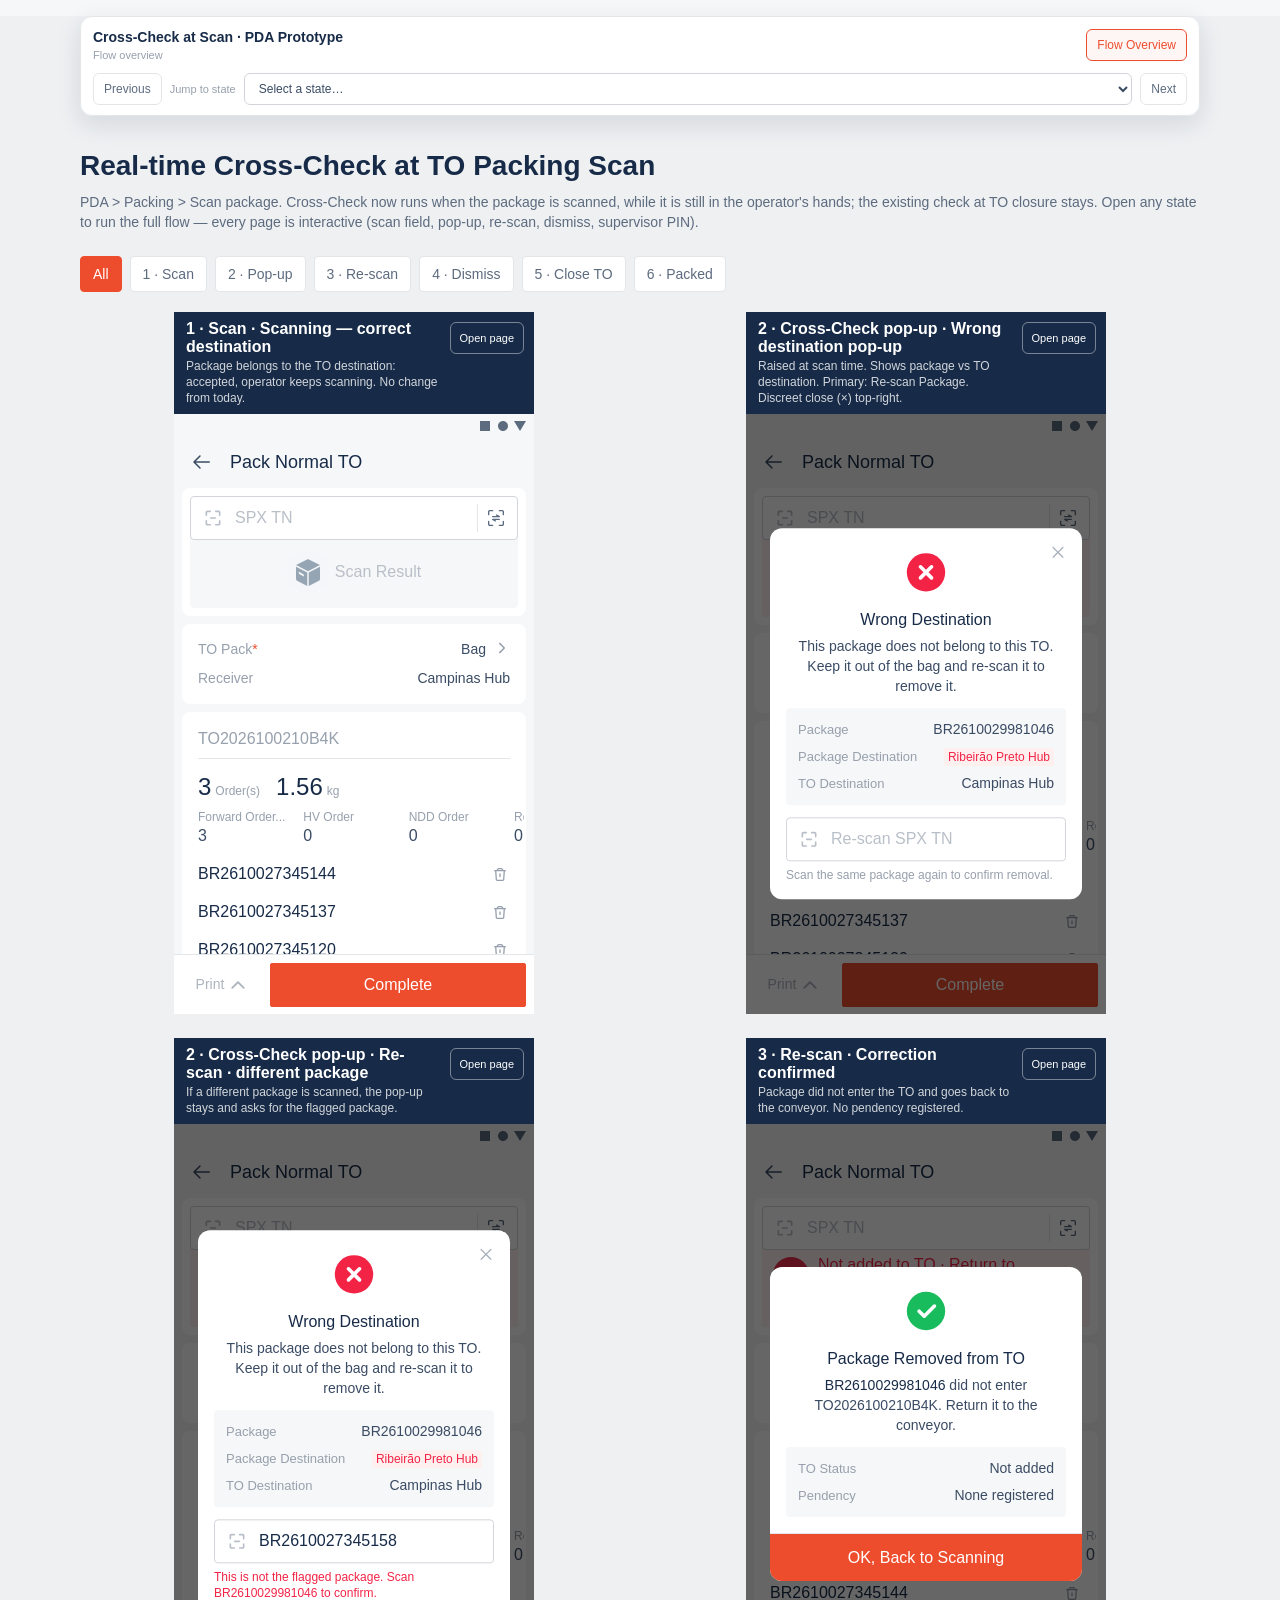
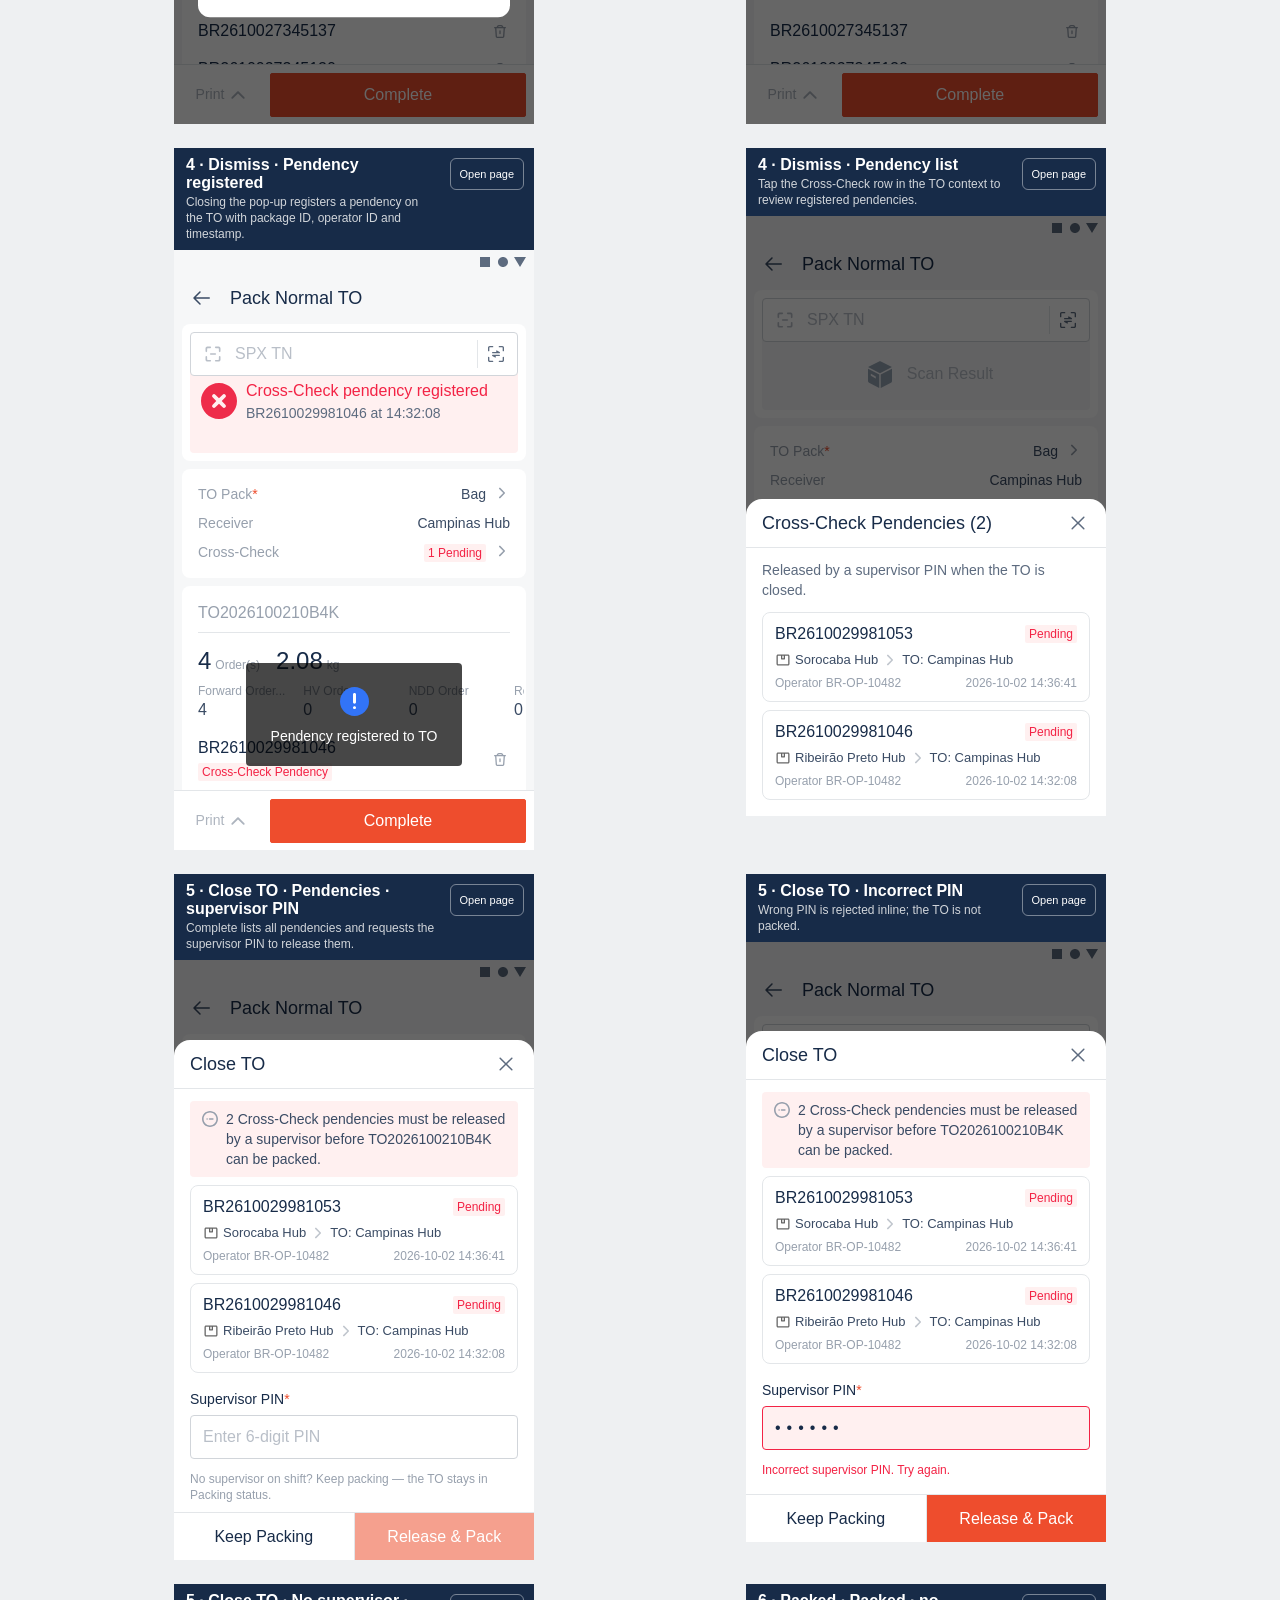
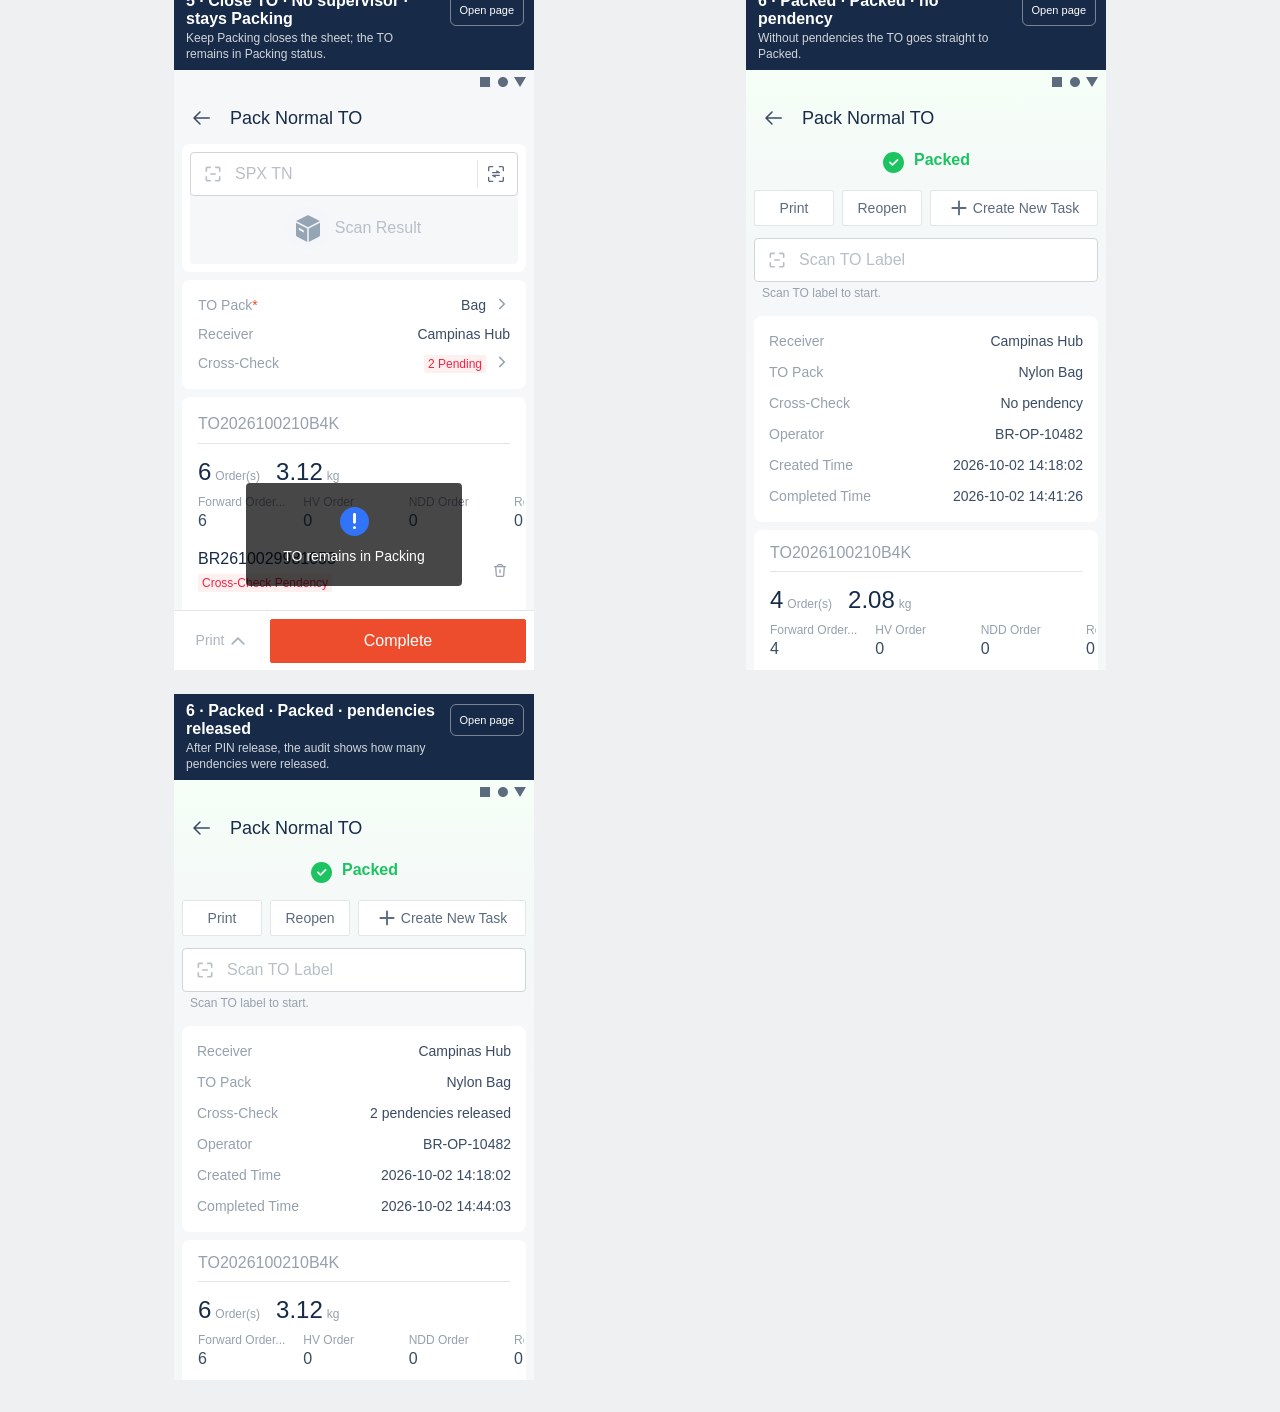
==== index.html @ 43024909 "Cross-Check TO-BE mockups — protótipo interativo + 11 telas" ====
<!doctype html>
<html lang="en">
<head>
  <meta charset="UTF-8">
  <meta name="viewport" content="width=device-width, initial-scale=1">
  <title>Cross-Check at Scan · PDA Prototype</title>
  <link rel="stylesheet" href="assets/ssc-mobile-template.css">
  <link rel="stylesheet" href="assets/spx-pda-preview.css?v=20261002-1">
</head>
<body class="spx-gallery-page">
  <main class="spx-gallery-shell">
    <header class="spx-gallery-header">
      <h1 class="spx-gallery-title">Real-time Cross-Check at TO Packing Scan</h1>
      <p class="spx-gallery-copy">PDA &gt; Packing &gt; Scan package. Cross-Check now runs when the package is scanned, while it is still in the operator's hands; the existing check at TO closure stays. Open any state to run the full flow — every page is interactive (scan field, pop-up, re-scan, dismiss, supervisor PIN).</p>
    </header>
    <nav class="spx-gallery-filter" aria-label="Filter states">
      <button class="ssc-button is-active" data-filter="all">All</button>
      <button class="ssc-button" data-filter="scan">1 · Scan</button>
      <button class="ssc-button" data-filter="popup">2 · Pop-up</button>
      <button class="ssc-button" data-filter="rescan">3 · Re-scan</button>
      <button class="ssc-button" data-filter="dismiss">4 · Dismiss</button>
      <button class="ssc-button" data-filter="close">5 · Close TO</button>
      <button class="ssc-button" data-filter="packed">6 · Packed</button>
    </nav>
    <section class="spx-gallery-grid">
      <article class="spx-gallery-card" data-flow="scan">
        <div class="spx-gallery-label"><strong>1 · Scan · Scanning — correct destination</strong><span>Package belongs to the TO destination: accepted, operator keeps scanning. No change from today.</span></div>
        <iframe class="spx-gallery-frame" src="screens/to-packing-scan.html?embed=1&amp;v=20261002-1" title="Scanning — correct destination" loading="lazy"></iframe>
      </article>
      <article class="spx-gallery-card" data-flow="popup">
        <div class="spx-gallery-label"><strong>2 · Cross-Check pop-up · Wrong destination pop-up</strong><span>Raised at scan time. Shows package vs TO destination. Primary: Re-scan Package. Discreet close (×) top-right.</span></div>
        <iframe class="spx-gallery-frame" src="screens/cross-check-alert.html?embed=1&amp;v=20261002-1" title="Wrong destination pop-up" loading="lazy"></iframe>
      </article>
      <article class="spx-gallery-card" data-flow="popup">
        <div class="spx-gallery-label"><strong>2 · Cross-Check pop-up · Re-scan · different package</strong><span>If a different package is scanned, the pop-up stays and asks for the flagged package.</span></div>
        <iframe class="spx-gallery-frame" src="screens/cross-check-alert-mismatch.html?embed=1&amp;v=20261002-1" title="Re-scan · different package" loading="lazy"></iframe>
      </article>
      <article class="spx-gallery-card" data-flow="rescan">
        <div class="spx-gallery-label"><strong>3 · Re-scan · Correction confirmed</strong><span>Package did not enter the TO and goes back to the conveyor. No pendency registered.</span></div>
        <iframe class="spx-gallery-frame" src="screens/cross-check-removed.html?embed=1&amp;v=20261002-1" title="Correction confirmed" loading="lazy"></iframe>
      </article>
      <article class="spx-gallery-card" data-flow="dismiss">
        <div class="spx-gallery-label"><strong>4 · Dismiss · Pendency registered</strong><span>Closing the pop-up registers a pendency on the TO with package ID, operator ID and timestamp.</span></div>
        <iframe class="spx-gallery-frame" src="screens/pendency-registered.html?embed=1&amp;v=20261002-1" title="Pendency registered" loading="lazy"></iframe>
      </article>
      <article class="spx-gallery-card" data-flow="dismiss">
        <div class="spx-gallery-label"><strong>4 · Dismiss · Pendency list</strong><span>Tap the Cross-Check row in the TO context to review registered pendencies.</span></div>
        <iframe class="spx-gallery-frame" src="screens/pendency-list.html?embed=1&amp;v=20261002-1" title="Pendency list" loading="lazy"></iframe>
      </article>
      <article class="spx-gallery-card" data-flow="close">
        <div class="spx-gallery-label"><strong>5 · Close TO · Pendencies · supervisor PIN</strong><span>Complete lists all pendencies and requests the supervisor PIN to release them.</span></div>
        <iframe class="spx-gallery-frame" src="screens/close-to-pendencies.html?embed=1&amp;v=20261002-1" title="Pendencies · supervisor PIN" loading="lazy"></iframe>
      </article>
      <article class="spx-gallery-card" data-flow="close">
        <div class="spx-gallery-label"><strong>5 · Close TO · Incorrect PIN</strong><span>Wrong PIN is rejected inline; the TO is not packed.</span></div>
        <iframe class="spx-gallery-frame" src="screens/close-to-pin-error.html?embed=1&amp;v=20261002-1" title="Incorrect PIN" loading="lazy"></iframe>
      </article>
      <article class="spx-gallery-card" data-flow="close">
        <div class="spx-gallery-label"><strong>5 · Close TO · No supervisor · stays Packing</strong><span>Keep Packing closes the sheet; the TO remains in Packing status.</span></div>
        <iframe class="spx-gallery-frame" src="screens/close-to-kept-packing.html?embed=1&amp;v=20261002-1" title="No supervisor · stays Packing" loading="lazy"></iframe>
      </article>
      <article class="spx-gallery-card" data-flow="packed">
        <div class="spx-gallery-label"><strong>6 · Packed · Packed · no pendency</strong><span>Without pendencies the TO goes straight to Packed.</span></div>
        <iframe class="spx-gallery-frame" src="screens/to-packed.html?embed=1&amp;v=20261002-1" title="Packed · no pendency" loading="lazy"></iframe>
      </article>
      <article class="spx-gallery-card" data-flow="packed">
        <div class="spx-gallery-label"><strong>6 · Packed · Packed · pendencies released</strong><span>After PIN release, the audit shows how many pendencies were released.</span></div>
        <iframe class="spx-gallery-frame" src="screens/to-packed-released.html?embed=1&amp;v=20261002-1" title="Packed · pendencies released" loading="lazy"></iframe>
      </article>
    </section>
  </main>
  <script src="assets/spx-pda-gallery.js?v=20261002-1"></script>
  <script src="assets/spx-pda-navigation.js?v=20261002-1"></script>
</body>
</html>
---- assets/ssc-mobile-template.css ----
:root {
  font-family: Roboto, Arial, sans-serif;
  color: #172B48;
  background: #F6F7F8;
  letter-spacing: 0;
  --ssc-radius-control: 4px;
  --ssc-radius-button-compact: 2px;
  --ssc-color-switch-on: #19BC5C;
}

* {
  box-sizing: border-box;
}

body {
  margin: 0;
  min-height: 100vh;
  background: #F6F7F8;
  font-family: Roboto, Arial, sans-serif;
}

button {
  font: inherit;
}

.ssc-mobile-screen {
  width: 360px;
  height: 800px;
  min-height: 800px;
  margin: 0 auto;
  background: #F6F7F8;
  color: #172B48;
  display: flex;
  flex-direction: column;
  position: relative;
  overflow: hidden;
}

.ssc-statusbar {
  height: 24px;
  padding: 4px 8px 0;
  display: flex;
  align-items: center;
  justify-content: space-between;
  background: #FFFFFF;
  color: #172B48;
  font-size: 12px;
  line-height: 16px;
}

.ssc-navbar {
  height: 44px;
  padding: 12px 16px;
  display: grid;
  grid-template-columns: 32px 1fr 32px;
  align-items: center;
  background: #FFFFFF;
  box-shadow: inset 0 -0.5px 0 0 #E3E6E9;
}

.ssc-navbar-title {
  font-size: 17px;
  line-height: normal;
  font-weight: 400;
  color: #172B48;
  white-space: nowrap;
  overflow: hidden;
  text-overflow: ellipsis;
}

.ssc-navbar-title.is-middle {
  text-align: center;
}

.ssc-navbar-action {
  width: 24px;
  height: 24px;
  border: 0;
  padding: 0;
  background: transparent;
  color: #3A4B64;
  display: inline-flex;
  align-items: center;
  justify-content: center;
}

.ssc-page-body {
  flex: 1;
  overflow: auto;
}

.ssc-page-body.has-bottom-actions {
  padding-bottom: 56px;
}

.ssc-card {
  background: #FFFFFF;
  border-radius: 8px;
  padding: 16px;
}

.ssc-stack {
  display: flex;
  flex-direction: column;
  gap: 8px;
}

.ssc-section-title {
  margin: 0;
  color: #172B48;
  font-size: 16px;
  line-height: 24px;
  font-weight: 500;
}

.ssc-list-cell {
  min-height: 19px;
  display: flex;
  align-items: flex-start;
  justify-content: space-between;
  gap: 8px;
  color: #172B48;
  font-size: 14px;
  line-height: 19px;
}

.ssc-list-cell + .ssc-list-cell {
  margin-top: 16px;
}

.ssc-list-label {
  color: #5D6B7F;
  flex: 0 0 120px;
  min-width: 0;
  overflow: hidden;
  text-overflow: ellipsis;
  white-space: nowrap;
}

.ssc-list-value {
  color: #172B48;
  text-align: right;
  flex: 1;
  min-width: 0;
  overflow: hidden;
  text-overflow: ellipsis;
  white-space: nowrap;
}

.ssc-list-value.is-left {
  text-align: left;
}

.ssc-list-value.is-primary {
  color: #EE4D2D;
  font-weight: 500;
}

.ssc-list-value .ssc-label {
  max-width: 100%;
}

.ssc-label {
  display: inline-flex;
  align-items: center;
  justify-content: center;
  max-width: 100%;
  height: 18px;
  padding: 2px 4px;
  border-radius: 2px;
  font-size: 12px;
  line-height: 16px;
  font-weight: 500;
  vertical-align: middle;
  white-space: nowrap;
}

.ssc-label.is-info {
  color: #3274F7;
  background: #F0F7FF;
}

.ssc-label.is-warning {
  color: #FF9900;
  background: #FFF8DB;
}

.ssc-label.is-success {
  color: #19BC5C;
  background: #EBFCEF;
}

.ssc-label.is-error {
  color: #F32345;
  background: #FFF0F0;
}

.ssc-label.is-primary-soft {
  color: #EE4D2D;
  background: #FEF6F5;
}

.ssc-button {
  height: 44px;
  min-width: 88px;
  border-radius: var(--ssc-radius-control);
  padding: 10px 16px;
  border: 1px solid #EE4D2D;
  background: #FFFFFF;
  color: #EE4D2D;
  font-size: 16px;
  line-height: 24px;
  display: inline-flex;
  align-items: center;
  justify-content: center;
  gap: 4px;
}

.ssc-button.is-primary {
  background: #EE4D2D;
  color: #FFFFFF;
}

.ssc-button.is-small-neutral {
  height: 28px;
  min-width: 52px;
  padding: 6px 8px;
  border-color: #E3E6E9;
  color: #5D6B7F;
  background: #FFFFFF;
  font-size: 12px;
  line-height: 16px;
}

.ssc-bottom-action-bar {
  background: #FFFFFF;
  box-shadow: 0 0 3px rgba(0, 0, 0, 0.09);
  padding: 8px;
  display: flex;
  gap: 8px;
}

.ssc-bottom-action-bar .ssc-button {
  flex: 1;
}

.ssc-icon {
  width: 16px;
  height: 16px;
  display: inline-flex;
  align-items: center;
  justify-content: center;
  flex: 0 0 16px;
  color: #5D6B7F;
  background-color: transparent;
  background-position: center;
  background-repeat: no-repeat;
  background-size: contain;
}

.ssc-icon[data-icon="IconBack"] {
  --ssc-icon-url: url("./icons/back-chevron.svg");
}

.ssc-icon[data-icon="IconScanOutline"] {
  --ssc-icon-url: url("./icons/scan-outline.svg");
}

.ssc-icon[data-icon="IconSearchOutline"] {
  --ssc-icon-url: url("./icons/search-outline.svg");
}

.ssc-icon[data-icon="IconFilterOutline"] {
  --ssc-icon-url: url("./icons/filter-outline.svg");
}

.ssc-icon[data-icon="IconCopyOutline"] {
  --ssc-icon-url: url("./icons/copy-outline.svg");
}

.ssc-icon[data-icon="IconArrowRightOutline"] {
  --ssc-icon-url: url("./icons/arrow-right-outline.svg");
}

.ssc-icon[data-icon="IconArrowRightFormOutline"] {
  --ssc-icon-url: url("./icons/arrow-right-form-outline.svg");
}

.ssc-icon[data-icon="IconRouteArrowFilled"] {
  --ssc-icon-url: url("./icons/route-arrow-filled.svg");
}

.ssc-icon[data-icon="IconNextStepFilled"] {
  --ssc-icon-url: url("./icons/next-step-filled.svg");
}

.ssc-icon[data-icon="IconPrintOutline"] {
  --ssc-icon-url: url("./icons/print-outline.svg");
}

.ssc-icon[data-icon="IconContactOutline"] {
  --ssc-icon-url: url("./icons/contact-outline.svg");
}

.ssc-icon[data-icon="IconWalletOutline"] {
  --ssc-icon-url: url("./icons/wallet-outline.svg");
}

.ssc-icon[data-icon="IconHomeOutline"] {
  --ssc-icon-url: url("./icons/home-outline.svg");
}

.ssc-icon[data-icon="IconParcelOutline"] {
  --ssc-icon-url: url("./icons/parcel-outline.svg");
}

.ssc-icon[data-icon="IconMeOutline"] {
  --ssc-icon-url: url("./icons/me-outline.svg");
}

.ssc-icon[data-icon="IconMoreOutline"] {
  --ssc-icon-url: url("./icons/more-outline.svg");
}

.ssc-icon[data-icon="IconMoreHorizontal"] {
  --ssc-icon-url: url("./icons/more-horizontal.svg");
}

.ssc-icon[data-icon="IconQuestionOutline"] {
  --ssc-icon-url: url("./icons/question-outline.svg");
}

.ssc-icon[data-icon="IconLinkOutline"] {
  --ssc-icon-url: url("./icons/link-outline.svg");
}

.ssc-icon[data-icon="IconEditOutline"] {
  --ssc-icon-url: url("./icons/edit-outline.svg");
}

.ssc-icon[data-icon="IconClaimsColored"] {
  background-image: url("./icons/claims-colored.svg");
}

.ssc-icon[data-icon="IconReturnRequestOutline"] {
  --ssc-icon-url: url("./icons/return-request-outline.svg");
}

.ssc-icon[data-icon="IconPhoneFilled"] {
  --ssc-icon-url: url("./icons/phone-filled.svg");
}

.ssc-icon[data-icon="IconOrderOutline"] {
  --ssc-icon-url: url("./icons/order-outline.svg");
}

.ssc-icon[data-icon="IconSellerPickupOutline"] {
  --ssc-icon-url: url("./icons/seller-pickup-outline.svg");
}

.ssc-icon[data-icon="IconTocoOutline"] {
  --ssc-icon-url: url("./icons/toco-outline.svg");
}

.ssc-icon[data-icon="IconServiceTypeOutline"] {
  --ssc-icon-url: url("./icons/service-type-outline.svg");
}

.ssc-icon[data-icon="IconMotoOutline"] {
  --ssc-icon-url: url("./icons/moto-outline.svg");
}

.ssc-icon[data-icon="IconOrderCompletedOutline"] {
  --ssc-icon-url: url("./icons/order-completed-outline.svg");
}

.ssc-icon[data-icon="IconSuccessColored"] {
  background-image: url("./icons/success-colored.svg");
}

.ssc-icon[data-icon="IconFailedColored"] {
  background-image: url("./icons/failed-colored.svg");
}

.ssc-icon[data-icon="IconProcessingColored"] {
  background-image: url("./icons/processing-colored.svg");
}

.ssc-icon[data-icon="IconSenderOutline"] {
  --ssc-icon-url: url("./icons/sender-outline-16.svg");
}

.ssc-icon[data-icon="IconReceiverOutline"] {
  --ssc-icon-url: url("./icons/receiver-outline-16.svg");
}

.ssc-icon[data-icon="IconAddressBookOutline"] {
  --ssc-icon-url: url("./icons/address-book-outline.svg");
}

.ssc-icon[data-icon="IconAddressOutline"] {
  --ssc-icon-url: url("./icons/address-outline.svg");
}

.ssc-icon[data-icon="IconRequestOutline"] {
  --ssc-icon-url: url("./icons/request-outline.svg");
}

.ssc-icon[data-icon="IconArrowDownOutline"] {
  --ssc-icon-url: url("./icons/arrow-down-outline.svg");
}

.ssc-icon[data-icon="IconVoucherOutline"] {
  --ssc-icon-url: url("./icons/voucher-outline.svg");
}

.ssc-icon[data-icon="IconSpxCoinColored"] {
  background-image: url("./icons/spx-coin-colored.svg");
}

.ssc-icon[data-icon="IconInfoOutline12"] {
  --ssc-icon-url: url("./icons/info-outline-12.svg");
}

.ssc-icon[data-icon="IconCloseOutline"] {
  --ssc-icon-url: url("./icons/close-outline.svg");
}

.ssc-icon[data-icon="IconCameraOutline"] {
  background-image: url("./icons/camera-outline.svg");
}

.ssc-icon[data-icon="IconSubtractOutline"] {
  --ssc-icon-url: url("./icons/subtract-outline.svg");
}

.ssc-icon[data-icon="IconAddOutline"] {
  --ssc-icon-url: url("./icons/add-outline.svg");
}

.ssc-icon[data-icon="IconValidationOutline"] {
  --ssc-icon-url: url("./icons/validation-outline.svg");
}

.ssc-icon[data-icon="IconRuleOutline"] {
  --ssc-icon-url: url("./icons/rule-outline.svg");
}

.ssc-icon[data-icon="IconArrowDownFilled12"] {
  --ssc-icon-url: url("./icons/arrow-down-filled-12.svg");
}

.ssc-icon[data-icon]:not([data-icon="IconSuccessColored"]):not([data-icon="IconFailedColored"]):not([data-icon="IconProcessingColored"]):not([data-icon="IconClaimsColored"]):not([data-icon="IconSpxCoinColored"]):not([data-icon="IconCameraOutline"]) {
  background-color: currentColor;
  background-image: none;
  -webkit-mask-image: var(--ssc-icon-url);
  mask-image: var(--ssc-icon-url);
  -webkit-mask-position: center;
  mask-position: center;
  -webkit-mask-repeat: no-repeat;
  mask-repeat: no-repeat;
  -webkit-mask-size: contain;
  mask-size: contain;
}

.ssc-tabs {
  height: 40px;
  display: flex;
  align-items: stretch;
  background: #FFFFFF;
  box-shadow: inset 0 -0.5px 0 0 #E3E6E9;
}

.ssc-tab {
  min-width: max-content;
  padding: 10px 12px 9px;
  border: 0;
  background: transparent;
  color: #5D6B7F;
  font-size: 14px;
  line-height: 19px;
  position: relative;
}

.ssc-tab.is-active {
  color: #172B48;
}

.ssc-tab.is-active::after {
  content: "";
  position: absolute;
  left: 12px;
  right: 12px;
  bottom: 0;
  height: 2px;
  background: #EE4D2D;
}

.ssc-search {
  height: 40px;
  border-radius: 20px;
  background: #F6F7F8;
  border: 0;
  padding: 8px 12px;
  display: flex;
  align-items: center;
  gap: 8px;
  color: #97A0AD;
  font-size: 14px;
  line-height: 19px;
}

.ssc-timeline {
  display: flex;
  flex-direction: column;
}

.ssc-timeline-item {
  display: grid;
  grid-template-columns: 16px 1fr;
  gap: 8px;
  padding-bottom: 24px;
}

.ssc-timeline-item:last-child {
  padding-bottom: 0;
}

.ssc-timeline-axis {
  position: relative;
  display: flex;
  justify-content: center;
}

.ssc-timeline-dot {
  width: 8px;
  height: 8px;
  border-radius: 999px;
  background: #97A0AD;
  margin-top: 6px;
}

.ssc-timeline-item.is-active .ssc-timeline-dot {
  background: #3A4B64;
}

.ssc-timeline-axis::after {
  content: "";
  position: absolute;
  top: 18px;
  bottom: -12px;
  width: 0.5px;
  background: #E3E6E9;
}

.ssc-timeline-item:last-child .ssc-timeline-axis::after {
  display: none;
}

.ssc-timeline-title {
  margin: 0;
  font-size: 14px;
  line-height: 20px;
  font-weight: 500;
  color: #3A4B64;
}

.ssc-timeline-desc,
.ssc-timeline-time {
  margin: 4px 0 0;
  font-size: 12px;
  line-height: 16px;
}

.ssc-timeline-desc {
  color: #172B48;
}

.ssc-timeline-time {
  color: #97A0AD;
}

.ssc-local-icon {
  width: 16px;
  height: 16px;
  display: inline-block;
  background-position: center;
  background-repeat: no-repeat;
  background-size: contain;
}
---- assets/spx-pda-preview.css ----
:root {
  --spx-pda-width: 360px;
  --spx-pda-height: 600px;
  --spx-primary: #EE4D2D;
  --spx-text-strong: #172B48;
  --spx-text: #3A4B64;
  --spx-text-secondary: #5D6B7F;
  --spx-text-helper: #97A0AD;
  --spx-border: #E3E6E9;
  --spx-surface: #FFFFFF;
  --spx-page: #F6F7F8;
  --spx-page-task-list: #F5F6F9;
  --spx-success: #19BC5C;
  --spx-success-completed: #1CC461;
  --spx-success-bg: #EBFCEF;
  --spx-error: #F32345;
  --spx-error-bg: #FFF0F0;
  --spx-info: #3274F7;
  --spx-info-link: #4080EE;
  --spx-icon-primary: #3A4B64;
  --spx-icon-secondary: #5D6B7F;
  --spx-icon-tertiary: #97A0AD;
  --spx-task-muted: #8B95A3;
  --spx-warning: #FF9900;
}

body {
  color: var(--spx-text-strong);
}

.ssc-mobile-screen.spx-pda-page {
  width: var(--spx-pda-width);
  height: var(--spx-pda-height);
  min-height: var(--spx-pda-height);
  background: var(--spx-page);
  isolation: isolate;
}

.ssc-mobile-screen.spx-pda-page[data-template="scan-task-list"] {
  background: var(--spx-page-task-list);
}

.spx-pda-page[data-template="linehaul-outbound"] > .ssc-statusbar,
.spx-pda-page[data-template="linehaul-outbound"] > .ssc-navbar {
  background-color: var(--spx-page);
}

.spx-pda-page[data-template="linehaul-outbound"][data-render-kind="sealed"]::before {
  position: absolute;
  z-index: 0;
  top: 0;
  left: 0;
  width: 360px;
  height: 290px;
  background: url("./icons/sealed-app-bar-bg.svg") center / 360px 290px no-repeat;
  content: "";
}

.spx-pda-page[data-template="linehaul-outbound"][data-render-kind="sealed"] > .ssc-statusbar,
.spx-pda-page[data-template="linehaul-outbound"][data-render-kind="sealed"] > .ssc-navbar {
  background-color: transparent;
}

.spx-pda-page[data-template="linehaul-outbound"][data-render-kind="sealed"] > .ssc-statusbar,
.spx-pda-page[data-template="linehaul-outbound"][data-render-kind="sealed"] > .ssc-navbar,
.spx-pda-page[data-template="linehaul-outbound"][data-render-kind="sealed"] > .spx-operation-status,
.spx-pda-page[data-template="linehaul-outbound"][data-render-kind="sealed"] > .spx-result-actions,
.spx-pda-page[data-template="linehaul-outbound"][data-render-kind="sealed"] > .ssc-page-body {
  position: relative;
  z-index: 1;
}

.spx-pda-page[data-template="linehaul-outbound"][data-render-kind="departed"]::before {
  position: absolute;
  z-index: 0;
  top: 0;
  left: 0;
  width: 360px;
  height: 290px;
  background: url("./icons/departed-app-bar-bg.svg") center / 360px 290px no-repeat;
  content: "";
}

.spx-pda-page[data-template="linehaul-outbound"][data-render-kind="departed"] > .ssc-statusbar,
.spx-pda-page[data-template="linehaul-outbound"][data-render-kind="departed"] > .ssc-navbar {
  background-color: transparent;
}

.spx-pda-page[data-template="linehaul-outbound"][data-render-kind="departed"] > .ssc-statusbar,
.spx-pda-page[data-template="linehaul-outbound"][data-render-kind="departed"] > .ssc-navbar,
.spx-pda-page[data-template="linehaul-outbound"][data-render-kind="departed"] > .spx-departed-header,
.spx-pda-page[data-template="linehaul-outbound"][data-render-kind="departed"] > .ssc-page-body {
  position: relative;
  z-index: 1;
}

.spx-pda-page[data-template="linehaul-outbound"][data-state="scan-success"]::before {
  position: absolute;
  z-index: 0;
  top: 0;
  left: 0;
  width: 360px;
  height: 300px;
  background: linear-gradient(
    180.847839466deg,
    rgb(28, 196, 97) 0.86031%,
    rgba(129, 220, 167, 0.535) 40.869%,
    rgba(246, 247, 248, 0) 86.9%
  );
  content: "";
}

.spx-pda-page[data-template="linehaul-outbound"][data-state="scan-success"]::after {
  position: absolute;
  z-index: 0;
  top: 0;
  right: 0;
  width: 124px;
  height: 124px;
  background: url("./icons/success-feedback.svg") center / contain no-repeat;
  content: "";
  filter: brightness(0) invert(1);
  opacity: 0.2;
}

.spx-pda-page[data-template="linehaul-outbound"][data-state="scan-success"] > .ssc-statusbar,
.spx-pda-page[data-template="linehaul-outbound"][data-state="scan-success"] > .ssc-navbar {
  background-color: transparent;
}

.spx-pda-page[data-template="linehaul-outbound"][data-state="scan-success"] > .ssc-statusbar,
.spx-pda-page[data-template="linehaul-outbound"][data-state="scan-success"] > .ssc-navbar,
.spx-pda-page[data-template="linehaul-outbound"][data-state="scan-success"] > .ssc-page-body {
  position: relative;
  z-index: 1;
}

.spx-pda-page[data-template="linehaul-outbound"][data-state="cage-confirm"]::before {
  position: absolute;
  z-index: 0;
  top: 0;
  left: 0;
  width: 360px;
  height: 300px;
  background: linear-gradient(
    180.847839466deg,
    rgb(28, 196, 97) 0.86031%,
    rgba(129, 220, 167, 0.535) 40.869%,
    rgba(246, 247, 248, 0) 86.9%
  );
  content: "";
}

.spx-pda-page[data-template="linehaul-outbound"][data-state="cage-confirm"]::after {
  position: absolute;
  z-index: 0;
  top: 0;
  right: 0;
  width: 124px;
  height: 124px;
  background: url("./icons/success-feedback.svg") center / contain no-repeat;
  content: "";
  filter: brightness(0) invert(1);
  opacity: 0.2;
}

.spx-pda-page[data-template="linehaul-outbound"][data-state="cage-confirm"] > .ssc-statusbar,
.spx-pda-page[data-template="linehaul-outbound"][data-state="cage-confirm"] > .ssc-navbar {
  background-color: transparent;
}

.spx-pda-page[data-template="linehaul-outbound"][data-state="cage-confirm"] > .ssc-statusbar,
.spx-pda-page[data-template="linehaul-outbound"][data-state="cage-confirm"] > .ssc-navbar,
.spx-pda-page[data-template="linehaul-outbound"][data-state="cage-confirm"] > .ssc-page-body {
  position: relative;
  z-index: 1;
}

.spx-pda-page[data-template="linehaul-outbound"][data-state="hard-block"]::before {
  position: absolute;
  z-index: 0;
  top: 0;
  left: 0;
  width: 360px;
  height: 300px;
  background: linear-gradient(
    180.847839466deg,
    rgb(243, 35, 69) 0.86031%,
    rgba(246, 247, 248, 0) 86.9%
  );
  content: "";
}

.spx-pda-page[data-template="linehaul-outbound"][data-state="hard-block"]::after {
  position: absolute;
  z-index: 0;
  top: 0;
  right: 0;
  width: 124px;
  height: 124px;
  background: url("./icons/hard-block-decor.svg") center / 108.5px 108.5px no-repeat;
  content: "";
  opacity: 0.3;
}

.spx-pda-page[data-template="linehaul-outbound"][data-state="hard-block"] > .ssc-statusbar,
.spx-pda-page[data-template="linehaul-outbound"][data-state="hard-block"] > .ssc-navbar {
  background-color: transparent;
}

.spx-pda-page[data-template="linehaul-outbound"][data-state="hard-block"] > .ssc-statusbar,
.spx-pda-page[data-template="linehaul-outbound"][data-state="hard-block"] > .ssc-navbar,
.spx-pda-page[data-template="linehaul-outbound"][data-state="hard-block"] > .ssc-page-body {
  position: relative;
  z-index: 1;
}

.spx-pda-page[data-template="linehaul-outbound"][data-state="hard-block"] > .ssc-page-body {
  padding-top: 8px;
}

.spx-pda-page .ssc-statusbar {
  flex: 0 0 24px;
  height: 24px;
  padding: 0;
  background: var(--spx-surface) url("./icons/system-bar-dark.svg") center / 360px 24px no-repeat;
}

.spx-pda-page .ssc-navbar {
  flex: 0 0 48px;
  height: 48px;
  grid-template-columns: 32px minmax(0, 1fr) 32px;
  padding: 12px 16px;
  box-shadow: none;
}

.spx-pda-page .ssc-navbar-title {
  font-size: 18px;
  line-height: 24px;
}

.spx-pda-page .ssc-navbar-action {
  width: 24px;
  height: 24px;
}

.spx-pda-page .ssc-navbar-action.is-empty {
  visibility: hidden;
}

.spx-pda-page[data-template="receiving-by-order"] > .ssc-statusbar,
.spx-pda-page[data-template="receiving-by-order"] > .ssc-navbar {
  background-color: var(--spx-page);
}

.spx-pda-page[data-template="receiving-by-order"] > .ssc-navbar {
  grid-template-columns: 24px minmax(0, 1fr);
  column-gap: 16px;
}

.spx-pda-page[data-template="receiving-by-order"] > .ssc-navbar > .ssc-navbar-action.is-empty {
  display: none;
}

.spx-pda-page[data-template="receiving-mass"] > .ssc-statusbar,
.spx-pda-page[data-template="receiving-mass"] > .ssc-navbar {
  background-color: var(--spx-page);
}

.spx-pda-page[data-template="receiving-mass"] > .ssc-navbar {
  grid-template-columns: 24px minmax(0, 1fr);
  column-gap: 16px;
}

.spx-pda-page[data-template="receiving-mass"] > .ssc-navbar > .ssc-navbar-action.is-empty {
  display: none;
}

/* staged HTML/3938/4413: TO Packing operation title bar merges with page gray. */
.spx-pda-page[data-template="to-packing"] > .ssc-statusbar,
.spx-pda-page[data-template="to-packing"] > .ssc-navbar {
  background-color: #F6F7F8;
}

.spx-pda-page[data-template="to-packing"] > .ssc-navbar {
  grid-template-columns: 24px minmax(0, 1fr);
  column-gap: 16px;
}

.spx-pda-page[data-template="to-packing"] > .ssc-navbar > .ssc-navbar-action.is-empty {
  display: none;
}

/* staged HTML/3938/4320/4413: fixed TO Packing metrics canvas. */
.spx-pda-page[data-template="to-packing"] .spx-summary-card {
  height: 362px;
  min-height: 362px;
  flex: 0 0 362px;
  overflow: hidden;
}

.spx-pda-page[data-template="to-packing"] .spx-summary-title {
  padding-bottom: 8px;
}

.spx-pda-page[data-template="to-packing"] .spx-metric-row {
  min-height: 44px;
  padding-top: 12px;
}

.spx-pda-page[data-template="to-packing"] .spx-category-metrics {
  width: 326px;
  display: flex;
  gap: 12px;
  margin-top: 6px;
  overflow: hidden;
}

.spx-pda-page[data-template="to-packing"] .spx-category-metric {
  min-width: 0;
  flex: 0 0 93.333px;
}

.spx-pda-page[data-template="to-packing"] .spx-category-label {
  font-size: 12px;
  line-height: 16px;
}

.spx-pda-page[data-template="to-packing"] .spx-category-value {
  color: var(--spx-text);
  font-size: 16px;
  font-weight: 500;
  line-height: 22px;
}

.spx-pda-page[data-template="to-packing"] .spx-object-list {
  margin-top: 16px;
  border-top: 0;
}

.spx-pda-page[data-template="to-packing"] .spx-object-row {
  min-height: 38px;
  padding: 8px 0;
  gap: 12px;
}

.spx-pda-page[data-template="to-packing"] .spx-object-row:first-child {
  min-height: 30px;
  padding-top: 0;
}

.spx-pda-page[data-template="to-packing"] .spx-object-row + .spx-object-row {
  border-top: 0;
}

.spx-pda-page[data-template="to-packing"] .spx-object-id {
  color: var(--spx-text-strong);
  font-size: 16px;
  line-height: 22px;
}

.spx-pda-page[data-template="to-packing"] .spx-object-row > [data-icon="IconDeleteOutline"] {
  width: 20px;
  height: 20px;
  flex-basis: 20px;
}

.spx-pda-page .ssc-page-body {
  display: flex;
  flex-direction: column;
  gap: 8px;
  padding: 8px;
  min-height: 0;
  scrollbar-width: none;
}

.spx-pda-page .ssc-page-body::-webkit-scrollbar {
  display: none;
}

.spx-pda-page .ssc-page-body.has-bottom-actions {
  padding-bottom: 68px;
}

.spx-pda-page[data-archetype="scan-operation"] > .ssc-page-body {
  padding: 2px 8px 8px;
}

.spx-pda-page[data-archetype="scan-operation"] > .ssc-page-body.has-bottom-actions {
  padding-bottom: 68px;
}

.spx-pda-page[data-template="scan-task-list"] > .ssc-page-body {
  padding: 16px 8px 68px;
}

.spx-pda-page[data-template="scan-task-list"][data-task-list-variant="receiving"] > .ssc-page-body {
  padding: 8px 8px 68px;
}

.spx-pda-page .ssc-card {
  border-radius: 8px;
  padding: 16px;
}

.spx-pda-page .ssc-list-cell + .ssc-list-cell {
  margin-top: 12px;
}

.spx-pda-page .ssc-list-label {
  flex-basis: 122px;
  font-size: 14px;
  line-height: 19px;
  color: var(--spx-text-helper);
}

.spx-pda-page .ssc-list-value {
  font-size: 14px;
  line-height: 19px;
  color: var(--spx-text);
}

.spx-pda-page .ssc-bottom-action-bar {
  position: absolute;
  z-index: 12;
  right: 0;
  bottom: 0;
  left: 0;
  height: 60px;
  padding: 8px;
  border-top: 0.5px solid var(--spx-border);
  box-shadow: none;
}

.spx-pda-page .ssc-bottom-action-bar .ssc-button {
  height: 44px;
  padding: 10px 8px;
  font-size: 16px;
  line-height: 24px;
  white-space: nowrap;
}

.spx-pda-page .ssc-button[disabled] {
  border-color: #F5A08E;
  background: #F5A08E;
  color: #FFFFFF;
}

.spx-pda-page .ssc-icon {
  background-position: center;
  background-repeat: no-repeat;
  background-size: contain;
}

.spx-pda-page .ssc-icon.is-20 {
  width: 20px;
  height: 20px;
  flex-basis: 20px;
}

.spx-pda-page .ssc-icon.is-24 {
  width: 24px;
  height: 24px;
  flex-basis: 24px;
}

.spx-pda-page .ssc-icon.is-42 {
  width: 42px;
  height: 42px;
  flex-basis: 42px;
}

.spx-pda-page .ssc-icon.is-48 {
  width: 48px;
  height: 48px;
  flex-basis: 48px;
}

.spx-pda-page .ssc-icon.is-90 {
  width: 90px;
  height: 90px;
  flex-basis: 90px;
}

.spx-pda-page .ssc-icon[data-icon="IconBack"] {
  --ssc-icon-url: url("./icons/back-outline.svg");
}

.spx-pda-page .ssc-icon[data-icon="IconSearchOutline"] {
  --ssc-icon-url: url("./icons/search-outline.svg");
}

.spx-pda-page .ssc-icon[data-icon="IconScanOutline"],
.spx-pda-page .ssc-icon[data-icon="IconBarcodeOutline"] {
  --ssc-icon-url: url("./icons/scan-outline.svg");
}

.spx-pda-page .ssc-icon[data-icon="IconMethodOutline"] {
  --ssc-icon-url: url("./icons/method-outline.svg");
}

.spx-pda-page .ssc-icon[data-icon="IconPrintOutline"] {
  --ssc-icon-url: url("./icons/print-outline.svg");
}

.spx-pda-page .ssc-icon[data-icon="IconAddOutline"] {
  --ssc-icon-url: url("./icons/add-outline.svg");
}

.spx-pda-page .ssc-icon[data-icon="IconCloseOutline"] {
  --ssc-icon-url: url("./icons/close-outline.svg");
}

.spx-pda-page .ssc-icon[data-icon="IconDeleteOutline"] {
  --ssc-icon-url: url("./icons/delete-outline.svg");
}

.spx-pda-page .ssc-icon[data-icon="IconEditOutline"] {
  --ssc-icon-url: url("./icons/edit-outline.svg");
}

.spx-pda-page .ssc-icon[data-icon="IconInputOutline"] {
  --ssc-icon-url: url("./icons/input-outline.png");
}

.spx-pda-page .ssc-icon[data-icon="IconInfoOutline"] {
  --ssc-icon-url: url("./icons/info-outline.svg");
}

.spx-pda-page .ssc-icon[data-icon="IconQuestionOutline"] {
  --ssc-icon-url: url("./icons/question-outline.svg");
}

.spx-pda-page .ssc-icon[data-icon="IconArrowDownOutline"] {
  --ssc-icon-url: url("./icons/arrow-down-outline.svg");
}

.spx-pda-page .ssc-icon[data-icon="IconArrowRightOutline"] {
  --ssc-icon-url: url("./icons/arrow-right-outline.svg");
}

.spx-pda-page .ssc-icon[data-icon="IconRefreshOutline"] {
  --ssc-icon-url: url("./icons/refresh-outline.svg");
}

.spx-pda-page .ssc-icon[data-icon="IconSuccessColored"] {
  background-image: url("./icons/success-colored.svg");
}

.spx-pda-page .ssc-icon[data-icon="IconCreateSuccessToast"] {
  -webkit-mask-image: none !important;
  mask-image: none !important;
  background-color: transparent !important;
  background-image: url("./icons/create-success-toast.svg") !important;
  background-position: center;
  background-repeat: no-repeat;
  background-size: contain;
}

.spx-pda-page .ssc-icon[data-icon="IconSuccessFeedback"] {
  -webkit-mask-image: none !important;
  mask-image: none !important;
  background-color: transparent !important;
  background-image: url("./icons/success-feedback.svg") !important;
  background-position: center;
  background-repeat: no-repeat;
  background-size: contain;
}

.spx-pda-page .ssc-icon[data-icon="IconHardBlock"] {
  -webkit-mask-image: none !important;
  mask-image: none !important;
  background-color: transparent !important;
  background-image: url("./icons/hard-block-feedback.svg") !important;
  background-position: center;
  background-repeat: no-repeat;
  background-size: contain;
}

.spx-pda-page .ssc-icon[data-icon="IconNoticeColored"] {
  -webkit-mask-image: none !important;
  mask-image: none !important;
  background-color: transparent !important;
  background-image: url("./icons/notice-colored-mark.svg"), url("./icons/notice-colored-circle.svg") !important;
  background-position: center, center;
  background-repeat: no-repeat, no-repeat;
  background-size: 3.6px 21.6px, 38.4px 38.4px;
}

.spx-pda-page .ssc-icon[data-icon="IconFailedColored"] {
  background-image: url("./icons/failed-colored.svg");
}

.spx-pda-page .ssc-icon[data-icon="IconScanResultDefault"],
.spx-pda-page .ssc-icon[data-icon="IconEmptyPda"],
.spx-pda-page .ssc-icon[data-icon="IconSuccessCompleted"],
.spx-pda-page .ssc-icon[data-icon="IconSuccessInfoColored"] {
  -webkit-mask-image: none !important;
  mask-image: none !important;
  background-color: transparent !important;
  background-position: center;
  background-repeat: no-repeat;
  background-size: contain;
}

.spx-pda-page .ssc-icon[data-icon="IconScanResultDefault"] {
  background-image: url("./icons/scan-result-default.svg") !important;
}

.spx-pda-page .ssc-icon[data-icon="IconEmptyPda"] {
  background-image: url("./icons/empty-pda.svg") !important;
}

.spx-pda-page .ssc-icon[data-icon="IconSuccessCompleted"] {
  background-image: url("./icons/success-completed.svg") !important;
}

.spx-pda-page .ssc-icon[data-icon="IconSuccessInfoColored"] {
  background-image: url("./icons/success-info.svg") !important;
}

.spx-pda-page .ssc-icon[data-icon="IconParcelOutline"] {
  --ssc-icon-url: url("./icons/parcel-outline.svg");
}

.spx-pda-page .ssc-icon[data-icon="IconTimeOutline"] {
  -webkit-mask-image: none !important;
  mask-image: none !important;
  background-color: transparent !important;
  background-image: url("./icons/time-outline.svg") !important;
  background-position: center;
  background-repeat: no-repeat;
  background-size: contain;
}

.spx-pda-page .ssc-icon[data-icon="IconOrderOutline"] {
  --ssc-icon-url: url("./icons/order-outline.svg");
}

.spx-pda-page .ssc-icon[data-icon="IconBack"],
.spx-pda-page .ssc-icon[data-icon="IconSearchOutline"],
.spx-pda-page .ssc-icon[data-icon="IconScanOutline"],
.spx-pda-page .ssc-icon[data-icon="IconBarcodeOutline"],
.spx-pda-page .ssc-icon[data-icon="IconMethodOutline"],
.spx-pda-page .ssc-icon[data-icon="IconPrintOutline"],
.spx-pda-page .ssc-icon[data-icon="IconAddOutline"],
.spx-pda-page .ssc-icon[data-icon="IconCloseOutline"],
.spx-pda-page .ssc-icon[data-icon="IconDeleteOutline"],
.spx-pda-page .ssc-icon[data-icon="IconEditOutline"],
.spx-pda-page .ssc-icon[data-icon="IconInputOutline"],
.spx-pda-page .ssc-icon[data-icon="IconInfoOutline"],
.spx-pda-page .ssc-icon[data-icon="IconQuestionOutline"],
.spx-pda-page .ssc-icon[data-icon="IconArrowDownOutline"],
.spx-pda-page .ssc-icon[data-icon="IconArrowRightOutline"],
.spx-pda-page .ssc-icon[data-icon="IconRefreshOutline"],
.spx-pda-page .ssc-icon[data-icon="IconParcelOutline"],
.spx-pda-page .ssc-icon[data-icon="IconOrderOutline"] {
  -webkit-mask-image: none !important;
  mask-image: none !important;
  background-color: transparent !important;
  background-image: var(--ssc-icon-url) !important;
  background-position: center !important;
  background-repeat: no-repeat !important;
  background-size: contain !important;
}

.spx-pda-page .ssc-button.is-primary .ssc-icon[data-icon="IconArrowRightOutline"],
.spx-pda-page .ssc-button.is-primary .ssc-icon[data-icon="IconArrowDownOutline"],
.spx-pda-page .ssc-button.is-primary .ssc-icon[data-icon="IconAddOutline"] {
  filter: brightness(0) invert(1);
}

.spx-pda-page .ssc-navbar-action .ssc-icon {
  color: var(--spx-icon-primary);
}

.spx-category-tabs,
.spx-lifecycle-tabs {
  background: var(--spx-surface);
  display: flex;
  min-height: 40px;
  overflow: hidden;
}

.spx-category-tabs {
  box-shadow: inset 0 -0.5px 0 var(--spx-border);
}

.spx-category-tab,
.spx-lifecycle-tab {
  min-width: 0;
  border: 0;
  background: var(--spx-surface);
  color: var(--spx-text-secondary);
  flex: 1;
  font-size: 12px;
  line-height: 16px;
}

.spx-category-tab {
  position: relative;
  padding: 12px 8px;
  white-space: nowrap;
}

.spx-category-tab.is-active {
  color: var(--spx-text-strong);
}

.spx-category-tab.is-active::after {
  position: absolute;
  right: 8px;
  bottom: 0;
  left: 8px;
  height: 2px;
  background: var(--spx-primary);
  content: "";
}

.spx-lifecycle-tabs {
  min-height: 36px;
  padding: 4px 8px 0;
}

.spx-lifecycle-tab {
  height: 28px;
  border: 1px solid var(--spx-primary);
  color: var(--spx-primary);
}

.spx-lifecycle-tab:first-child {
  border-radius: 4px 0 0 4px;
}

.spx-lifecycle-tab + .spx-lifecycle-tab {
  border-left: 0;
}

.spx-lifecycle-tab:last-child {
  border-radius: 0 4px 4px 0;
}

.spx-lifecycle-tab.is-active {
  background: var(--spx-primary);
  color: var(--spx-surface);
}

.spx-task-list {
  display: flex;
  flex-direction: column;
  gap: 8px;
}

.spx-pda-page .spx-task-card {
  padding: 0;
  overflow: hidden;
}

.spx-task-card-main {
  min-height: 44px;
  padding: 12px 16px;
  display: flex;
  align-items: center;
  gap: 12px;
}

.spx-task-card-id {
  min-width: 0;
  overflow: hidden;
  color: var(--spx-text-strong);
  flex: 1;
  font-size: 16px;
  font-weight: 500;
  line-height: 22px;
  text-overflow: ellipsis;
  white-space: nowrap;
}

.spx-task-card-meta {
  min-height: 40px;
  border-top: 0.5px solid var(--spx-border);
  padding: 12px 16px;
  color: var(--spx-text-helper);
  font-size: 12px;
  line-height: 16px;
}

.spx-task-card-meta span + span::before {
  content: " · ";
}

.spx-task-type-tag {
  min-height: 18px;
  border: 1px solid var(--spx-border);
  border-radius: 2px;
  padding: 1px 4px;
  color: var(--spx-task-muted);
  background: var(--spx-surface);
  font-size: 14px;
  font-weight: 400;
  line-height: 16px;
}

.spx-task-card-main > [data-icon="IconArrowRightOutline"] {
  color: var(--spx-task-muted);
}

.spx-pda-page[data-template="scan-task-list"][data-task-list-variant="receiving"] > .spx-category-tabs {
  height: 40px;
  min-height: 40px;
  flex: 0 0 40px;
  justify-content: flex-start;
  padding-left: 4px;
}

.spx-pda-page[data-template="scan-task-list"][data-task-list-variant="receiving"] .spx-category-tab {
  flex: 0 0 auto;
  padding: 12px;
}

.spx-pda-page[data-template="scan-task-list"][data-task-list-variant="receiving"] .spx-category-tab.is-active::after {
  right: 12px;
  left: 12px;
}

.spx-pda-page[data-template="scan-task-list"][data-task-list-variant="receiving"] > .spx-lifecycle-tabs {
  height: 44px;
  min-height: 44px;
  flex: 0 0 44px;
  padding: 8px;
}

.spx-pda-page[data-template="scan-task-list"][data-task-list-variant="receiving"] .spx-task-card {
  height: 91px;
  min-height: 91px;
  flex: 0 0 91px;
}

.spx-pda-page[data-template="scan-task-list"][data-task-list-variant="receiving"] .spx-task-card-main {
  height: 43px;
  min-height: 43px;
  padding: 12px 16px;
}

.spx-pda-page[data-template="scan-task-list"][data-task-list-variant="receiving"] .spx-task-card-id {
  line-height: 19px;
}

.spx-pda-page[data-template="scan-task-list"][data-task-list-variant="receiving"] .spx-task-card-meta {
  height: 48px;
  min-height: 48px;
  padding: 16px;
  color: var(--spx-task-muted);
  font-size: 14px;
  line-height: 16px;
}

.spx-pda-page[data-template="scan-task-list"][data-task-list-variant="receiving"] .spx-task-type-tag {
  height: 18px;
  border-width: 0.5px;
}

.spx-pda-page[data-template="scan-task-list"][data-task-list-variant="receiving"] > .ssc-bottom-action-bar .ssc-button {
  border-radius: 2px;
}

/* staged HTML: Pack TO task-list rhythm and typography. */
.spx-pda-page[data-template="scan-task-list"][data-task-list-variant="to-packing"] > .ssc-navbar {
  grid-template-columns: 24px minmax(0, 1fr) 24px;
  column-gap: 16px;
}

.spx-pda-page[data-template="scan-task-list"][data-task-list-variant="to-packing"] > .spx-category-tabs {
  height: 40px;
  min-height: 40px;
  flex: 0 0 40px;
  justify-content: flex-start;
  padding-left: 4px;
}

.spx-pda-page[data-template="scan-task-list"][data-task-list-variant="to-packing"] .spx-category-tab {
  height: 40px;
  flex: 0 0 auto;
  padding: 12px;
  font-size: 14px;
  line-height: 19px;
}

.spx-pda-page[data-template="scan-task-list"][data-task-list-variant="to-packing"] .spx-category-tab:first-child {
  width: 92px;
}

.spx-pda-page[data-template="scan-task-list"][data-task-list-variant="to-packing"] .spx-category-tab.is-active::after {
  right: 12px;
  left: 12px;
}

.spx-pda-page[data-template="scan-task-list"][data-task-list-variant="to-packing"] > .spx-lifecycle-tabs {
  height: 52px;
  min-height: 52px;
  flex: 0 0 52px;
  padding: 12px 8px;
}

.spx-pda-page[data-template="scan-task-list"][data-task-list-variant="to-packing"] .spx-lifecycle-tab {
  font-size: 12px;
  line-height: 16px;
}

.spx-pda-page[data-template="scan-task-list"][data-task-list-variant="to-packing"] > .ssc-page-body {
  padding: 8px 8px 68px;
}

.spx-pda-page[data-template="scan-task-list"][data-task-list-variant="to-packing"] .spx-task-card {
  height: 91px;
  min-height: 91px;
  flex: 0 0 91px;
}

.spx-pda-page[data-template="scan-task-list"][data-task-list-variant="to-packing"] .spx-task-card-main {
  height: 43px;
  min-height: 43px;
  padding: 12px 16px;
}

.spx-pda-page[data-template="scan-task-list"][data-task-list-variant="to-packing"] .spx-task-card-id {
  font-size: 16px;
  font-weight: 500;
  line-height: 19px;
}

.spx-pda-page[data-template="scan-task-list"][data-task-list-variant="to-packing"] .spx-task-card-meta {
  height: 48px;
  min-height: 48px;
  padding: 16px;
  color: var(--spx-task-muted);
  font-size: 14px;
  line-height: 16px;
}

.spx-pda-page[data-template="scan-task-list"][data-task-list-variant="to-packing"] .spx-task-type-tag {
  height: 18px;
  border-width: 0.5px;
  font-size: 14px;
  line-height: 16px;
}

.spx-pda-page[data-template="scan-task-list"][data-task-list-variant="to-packing"] > .ssc-bottom-action-bar .ssc-button {
  border-radius: 2px;
  font-size: 16px;
  line-height: 22px;
}

/* staged HTML: Cage Packing task-list rhythm and two-line card anatomy. */
.spx-pda-page[data-template="scan-task-list"][data-task-list-variant="cage-packing"]
  > .ssc-navbar {
  grid-template-columns: 24px minmax(0, 1fr) 24px;
  column-gap: 16px;
}

.spx-pda-page[data-template="scan-task-list"][data-task-list-variant="cage-packing"]
  > .spx-scan-card {
  height: 56px;
  min-height: 56px;
  flex: 0 0 56px;
  padding: 8px 8px 4px;
  border-radius: 0;
}

.spx-pda-page[data-template="scan-task-list"][data-task-list-variant="cage-packing"]
  > .spx-lifecycle-tabs {
  height: 52px;
  min-height: 52px;
  flex: 0 0 52px;
  padding: 12px 8px;
}

.spx-pda-page[data-template="scan-task-list"][data-task-list-variant="cage-packing"]
  .spx-lifecycle-tab {
  font-size: 12px;
  line-height: 16px;
}

.spx-pda-page[data-template="scan-task-list"][data-task-list-variant="cage-packing"]
  > .ssc-page-body {
  padding: 12px 8px 68px;
}

.spx-pda-page[data-template="scan-task-list"][data-task-list-variant="cage-packing"]
  .spx-task-card {
  height: 120px;
  min-height: 120px;
  flex: 0 0 120px;
}

.spx-pda-page[data-template="scan-task-list"][data-task-list-variant="cage-packing"]
  .spx-task-card-main {
  height: 43px;
  min-height: 43px;
  padding: 12px 16px;
}

.spx-pda-page[data-template="scan-task-list"][data-task-list-variant="cage-packing"]
  .spx-task-card-id {
  font-size: 16px;
  font-weight: 500;
  line-height: normal;
}

.spx-pda-page[data-template="scan-task-list"][data-task-list-variant="cage-packing"]
  .spx-task-card-meta {
  height: 77px;
  min-height: 77px;
  display: flex;
  flex-direction: column;
  gap: 12px;
  padding: 16px;
  color: #8B95A3;
  font-size: 14px;
  line-height: normal;
}

.spx-pda-page[data-template="scan-task-list"][data-task-list-variant="cage-packing"]
  .spx-task-card-meta
  span
  + span::before {
  content: none;
}

.spx-pda-page[data-template="scan-task-list"][data-task-list-variant="cage-packing"]
  > .ssc-bottom-action-bar
  .ssc-button {
  border-radius: 2px;
  font-size: 16px;
  line-height: 22px;
}

.spx-scan-card {
  border-radius: 8px;
  background: var(--spx-surface);
  padding: 8px;
}

.spx-scan-input {
  position: relative;
  z-index: 1;
  height: 44px;
  border: 1px solid #D1D5DA;
  border-radius: 4px;
  display: flex;
  align-items: center;
  gap: 12px;
  padding: 0 12px;
  background: var(--spx-surface);
}

.spx-scan-input-value {
  min-width: 0;
  color: #B9BFC8;
  flex: 1;
  font-size: 16px;
  line-height: 22px;
  overflow: hidden;
  text-overflow: ellipsis;
  white-space: nowrap;
}

/* staged HTML: the Title Bar sits directly on the page gray. */
.spx-pda-page[data-template="cage-packing"]:is([data-state="empty"], [data-state="active"], [data-state="complete-dialog"])
  > .ssc-statusbar,
.spx-pda-page[data-template="cage-packing"]:is([data-state="empty"], [data-state="active"], [data-state="complete-dialog"])
  > .ssc-navbar {
  background-color: #F6F7F8;
  box-shadow: none;
}

.spx-pda-page[data-template="cage-packing"]:is([data-state="empty"], [data-state="active"], [data-state="complete-dialog"])
  > .ssc-navbar {
  grid-template-columns: 24px minmax(0, 1fr) 24px;
  column-gap: 16px;
}

/* staged HTML: the focused Cage input keeps an 8px icon-to-caret gap. */
.spx-pda-page[data-template="cage-packing"]:is([data-state="empty"], [data-state="active"], [data-state="complete-dialog"])
  .spx-scan-input-value.is-focused {
  margin-left: -4px;
}

.spx-pda-page[data-template="cage-packing"]:is([data-state="empty"], [data-state="active"], [data-state="complete-dialog"])
  .spx-scan-input-value.is-focused::before {
  content: "";
  display: inline-block;
  width: 1px;
  height: 18px;
  margin-right: 0;
  background: #000000;
  vertical-align: -3px;
}

/* Staged Cage Asset binding HTML uses the 28px small Button. */
.spx-pda-page[data-template="cage-packing"]:is([data-state="empty"], [data-state="active"], [data-state="complete-dialog"])
  .spx-context-card
  .ssc-list-value {
  gap: 6px;
}

.spx-pda-page[data-template="cage-packing"]:is([data-state="empty"], [data-state="active"], [data-state="complete-dialog"])
  .spx-inline-action {
  min-width: 52px;
  height: 28px;
  margin-left: 0;
  border-radius: 4px;
  padding: 0 8px;
  display: inline-flex;
  align-items: center;
  justify-content: center;
}

/* staged HTML: active Cage aggregate and repeated scanned-object list. */
.spx-pda-page[data-template="cage-packing"]:is([data-state="active"], [data-state="complete-dialog"])
  .spx-summary-title {
  padding-bottom: 7.5px;
}

.spx-pda-page[data-template="cage-packing"]:is([data-state="active"], [data-state="complete-dialog"])
  .spx-metric-row {
  min-height: 44px;
  padding-top: 12px;
}

.spx-pda-page[data-template="cage-packing"]:is([data-state="active"], [data-state="complete-dialog"])
  .spx-object-list {
  margin-top: 16px;
  border-top: 0;
}

.spx-pda-page[data-template="cage-packing"]:is([data-state="active"], [data-state="complete-dialog"])
  .spx-object-row {
  min-height: 51px;
  padding: 0 0 8px;
  align-items: flex-start;
  gap: 12px;
}

.spx-pda-page[data-template="cage-packing"]:is([data-state="active"], [data-state="complete-dialog"])
  .spx-object-row
  + .spx-object-row {
  border-top: 0;
}

.spx-pda-page[data-template="cage-packing"]:is([data-state="active"], [data-state="complete-dialog"])
  .spx-object-copy {
  display: flex;
  flex-direction: column;
  gap: 2px;
}

.spx-pda-page[data-template="cage-packing"]:is([data-state="active"], [data-state="complete-dialog"])
  .spx-object-id {
  color: #3A4B64;
  font-size: 16px;
  line-height: 22px;
}

.spx-pda-page[data-template="cage-packing"]:is([data-state="active"], [data-state="complete-dialog"])
  .spx-object-meta {
  color: #97A0AD;
  font-size: 14px;
  line-height: 19px;
}

.spx-pda-page[data-template="cage-packing"]:is([data-state="active"], [data-state="complete-dialog"])
  .spx-object-row
  > [data-icon="IconDeleteOutline"] {
  width: 20px;
  height: 20px;
  flex-basis: 20px;
  color: #97A0AD;
}

.spx-scan-input-action {
  width: 28px;
  height: 28px;
  border: 0;
  border-left: 0.5px solid var(--spx-border);
  padding: 4px 0 4px 8px;
  background: transparent;
}

.spx-scan-input > [data-icon="IconBarcodeOutline"] {
  color: #B9BFC8;
}

.spx-scan-input-action [data-icon="IconMethodOutline"] {
  color: var(--spx-icon-secondary);
}

.spx-scan-feedback {
  min-height: 72px;
  margin-top: -4px;
  border-radius: 0 0 4px 4px;
  background: var(--spx-page);
  color: #B9BFC8;
  display: flex;
  align-items: center;
  justify-content: center;
  gap: 6px;
  font-size: 16px;
  line-height: 22px;
}

.spx-scan-feedback.is-success {
  height: 72px;
  padding: 14px 8px;
  background: var(--spx-success-bg);
  color: var(--spx-success);
  align-items: center;
  justify-content: flex-start;
}

.spx-feedback-copy {
  min-width: 0;
  display: flex;
  flex-direction: column;
  gap: 0;
}

.spx-feedback-copy strong {
  color: var(--spx-success);
  font-size: 16px;
  font-weight: 500;
  line-height: 22px;
  white-space: nowrap;
}

.spx-feedback-copy > span {
  color: var(--spx-text-secondary);
  font-size: 14px;
  font-weight: 400;
  line-height: 19px;
  white-space: nowrap;
}

.spx-scan-feedback.is-error {
  height: 81px;
  min-height: 81px;
  align-items: flex-start;
  justify-content: flex-start;
  padding: 8px;
  background: var(--spx-error-bg);
  color: var(--spx-error);
}

.spx-scan-feedback.is-error .spx-feedback-copy {
  width: 264px;
  flex: 0 0 264px;
  gap: 2px;
}

.spx-scan-feedback.is-error .spx-feedback-copy strong {
  width: 264px;
  color: var(--spx-error);
  white-space: normal;
  word-break: break-word;
}

.spx-scan-feedback.is-error .spx-feedback-copy > span {
  color: var(--spx-text-secondary);
}

.spx-context-card {
  padding: 16px;
}

.spx-context-card .ssc-list-cell + .ssc-list-cell {
  margin-top: 10px;
}

.spx-context-card .ssc-list-value {
  display: flex;
  align-items: center;
  justify-content: flex-end;
  gap: 4px;
}

.spx-context-card .ssc-list-cell > [data-icon="IconArrowRightOutline"] {
  color: var(--spx-icon-tertiary);
}

.spx-inline-action {
  margin-left: 2px;
  border: 1px solid var(--spx-border);
  border-radius: 2px;
  padding: 2px 6px;
  color: var(--spx-text-secondary);
  background: var(--spx-surface);
  font-size: 12px;
  line-height: 16px;
}

.spx-summary-card {
  padding: 16px;
}

.spx-summary-title {
  margin: 0;
  padding-bottom: 10px;
  border-bottom: 0.5px solid var(--spx-border);
  color: var(--spx-text-helper);
  font-size: 16px;
  font-weight: 500;
  line-height: 22px;
}

.spx-metric-row {
  min-height: 44px;
  display: flex;
  align-items: baseline;
  gap: 16px;
  padding-top: 10px;
}

.spx-metric {
  display: flex;
  align-items: baseline;
  gap: 4px;
}

.spx-metric-value {
  color: var(--spx-text-strong);
  font-size: 24px;
  font-weight: 500;
  line-height: 32px;
}

.spx-metric-unit {
  color: var(--spx-text-helper);
  font-size: 12px;
  line-height: 16px;
}

.spx-metric-divider {
  width: 2px;
  height: 16px;
  flex: 0 0 2px;
  background: var(--spx-border);
}

.spx-metric-row > [data-icon="IconArrowRightOutline"] {
  align-self: center;
  color: var(--spx-icon-tertiary);
}

.spx-category-metrics {
  display: grid;
  grid-template-columns: repeat(4, minmax(0, 1fr));
  gap: 8px;
  margin-top: 4px;
}

.spx-category-metrics.is-single {
  display: block;
  margin-top: 0;
}

.spx-category-metrics.is-single .spx-category-label,
.spx-category-metrics.is-single .spx-category-value {
  display: inline;
}

.spx-category-metrics.is-single .spx-category-value {
  margin-left: 4px;
}

.spx-category-metric {
  min-width: 0;
}

.spx-category-label {
  display: block;
  overflow: hidden;
  color: var(--spx-text-helper);
  font-size: 11px;
  line-height: 16px;
  text-overflow: ellipsis;
  white-space: nowrap;
}

.spx-category-value {
  display: block;
  color: var(--spx-text);
  font-size: 14px;
  font-weight: 500;
  line-height: 20px;
}

.spx-pda-page[data-template="receiving-mass"] .spx-category-metrics {
  grid-template-columns: repeat(2, minmax(0, 1fr));
  gap: 12px;
  margin-top: 6px;
}

.spx-pda-page[data-template="receiving-mass"] .spx-category-metric {
  display: flex;
  align-items: center;
  gap: 4px;
}

.spx-pda-page[data-template="receiving-mass"] .spx-category-label,
.spx-pda-page[data-template="receiving-mass"] .spx-category-value {
  display: inline;
  flex: 0 0 auto;
}

.spx-pda-page[data-template="receiving-mass"] .spx-category-label {
  font-size: 12px;
}

.spx-pda-page[data-template="receiving-mass"] .spx-category-metric > [data-icon="IconInfoOutline"] {
  width: 16px;
  height: 16px;
  flex-basis: 16px;
  background-size: 13px 13px;
  transform: rotate(90deg);
}

.spx-pda-page[data-template="receiving-mass"][data-state="empty"] .spx-summary-card {
  height: 362px;
  min-height: 362px;
  flex: 0 0 362px;
  overflow: hidden;
}

.spx-pda-page[data-template="receiving-mass"][data-state="empty"] .spx-empty-state {
  min-height: 0;
  margin-top: 32px;
  padding: 0;
  justify-content: flex-start;
}

.spx-pda-page[data-template="receiving-mass"][data-state="empty"] .spx-empty-state > span {
  width: 198px;
  line-height: 21px;
}

/* staged HTML: Mass Receive active metrics and read-only TO list. */
.spx-pda-page[data-template="receiving-mass"][data-state="active"] .spx-summary-title {
  padding-bottom: 7px;
}

.spx-pda-page[data-template="receiving-mass"][data-state="active"] .spx-metric-row {
  min-height: 44px;
  padding-top: 12px;
}

.spx-pda-page[data-template="receiving-mass"][data-state="active"] .spx-category-metrics {
  margin-top: 12px;
}

.spx-pda-page[data-template="receiving-mass"][data-state="active"] .spx-category-value {
  color: var(--spx-text);
  font-size: 16px;
  line-height: 22px;
}

.spx-pda-page[data-template="receiving-mass"][data-state="active"] .spx-object-list {
  margin-top: 16px;
  border-top: 0;
}

.spx-pda-page[data-template="receiving-mass"][data-state="active"] .spx-object-row {
  min-height: 38px;
  padding: 8px 0;
}

.spx-pda-page[data-template="receiving-mass"][data-state="active"] .spx-object-row:first-child {
  min-height: 30px;
  padding-top: 0;
}

.spx-pda-page[data-template="receiving-mass"][data-state="active"] .spx-object-row + .spx-object-row {
  border-top: 0;
}

.spx-pda-page[data-template="receiving-mass"][data-state="active"] .spx-object-id {
  color: var(--spx-text);
  font-size: 16px;
  line-height: 22px;
}

.spx-object-list {
  margin-top: 10px;
  border-top: 0.5px solid var(--spx-border);
}

.spx-object-row {
  min-height: 38px;
  padding: 8px 0;
  display: flex;
  align-items: center;
  gap: 8px;
}

.spx-object-row + .spx-object-row {
  border-top: 0.5px solid var(--spx-border);
}

.spx-object-copy {
  min-width: 0;
  flex: 1;
}

.spx-object-id {
  display: block;
  overflow: hidden;
  color: var(--spx-text);
  font-size: 14px;
  line-height: 20px;
  text-overflow: ellipsis;
  white-space: nowrap;
}

.spx-object-meta {
  display: block;
  color: var(--spx-text-helper);
  font-size: 12px;
  line-height: 16px;
}

.spx-destination-list {
  margin-top: 12px;
  display: flex;
  flex-direction: column;
  gap: 8px;
}

.spx-destination-card {
  min-height: 72px;
  border-radius: 4px;
  padding: 8px;
  background: var(--spx-page);
}

.spx-destination-head,
.spx-destination-metrics {
  display: flex;
  align-items: center;
}

.spx-destination-head {
  justify-content: space-between;
  gap: 8px;
}

.spx-destination-name {
  min-width: 0;
  overflow: hidden;
  color: var(--spx-text);
  flex: 1;
  font-size: 14px;
  line-height: 20px;
  text-overflow: ellipsis;
  white-space: nowrap;
}

.spx-destination-progress {
  min-width: 112px;
  padding-bottom: 2px;
  border-bottom: 2px solid var(--spx-info);
  color: var(--spx-text-helper);
  font-size: 12px;
  line-height: 16px;
  text-align: right;
}

.spx-destination-progress strong {
  color: var(--spx-text);
  font-weight: 500;
}

.spx-destination-metrics {
  margin-top: 8px;
  gap: 12px;
  color: var(--spx-text-helper);
  font-size: 12px;
  line-height: 16px;
}

.spx-destination-metrics span {
  white-space: nowrap;
}

.spx-destination-metrics strong {
  color: var(--spx-text-strong);
  font-size: 16px;
  font-weight: 500;
  line-height: 22px;
}

.spx-destination-metrics .ssc-icon {
  margin-left: auto;
  color: var(--spx-icon-tertiary);
}

.spx-object-row > .ssc-icon,
.spx-sheet-header .ssc-icon,
.spx-radio-row > .ssc-icon {
  color: var(--spx-icon-tertiary);
}

.spx-pda-page[data-template="receiving-by-order"][data-state="active"] .spx-object-list {
  border-top: 0;
}

.spx-pda-page[data-template="receiving-by-order"][data-state="active"] .spx-object-row {
  gap: 12px;
}

.spx-pda-page[data-template="receiving-by-order"][data-state="active"] .spx-object-row:first-child {
  padding-top: 0;
}

.spx-pda-page[data-template="receiving-by-order"][data-state="active"] .spx-object-row + .spx-object-row {
  border-top: 0;
}

.spx-pda-page[data-template="receiving-by-order"][data-state="active"] .spx-object-id {
  color: var(--spx-text-strong);
  font-size: 16px;
  line-height: 22px;
}

.spx-empty-state {
  min-height: 176px;
  padding: 20px 16px 24px;
  color: var(--spx-text-helper);
  display: flex;
  flex-direction: column;
  align-items: center;
  justify-content: center;
  gap: 16px;
  text-align: center;
  font-size: 16px;
  line-height: 22px;
}

.spx-empty-illustration {
  width: 90px;
  height: 90px;
  display: flex;
  align-items: center;
  justify-content: center;
}

.spx-empty-link {
  color: var(--spx-info);
}

.spx-countdown-card {
  display: flex;
  align-items: flex-start;
  justify-content: space-between;
  gap: 16px;
  padding: 12px 16px;
}

.spx-countdown-title {
  color: var(--spx-text);
  font-size: 14px;
  line-height: 19px;
}

.spx-countdown-value {
  margin-top: 4px;
  color: var(--spx-text-strong);
  font-size: 24px;
  font-weight: 500;
  line-height: 32px;
  letter-spacing: 0.04em;
}

.spx-countdown-card.is-urgent .spx-countdown-title,
.spx-countdown-card.is-urgent .spx-countdown-value,
.spx-countdown-card.is-urgent .spx-std-value {
  color: var(--spx-error);
}

.spx-std {
  text-align: right;
}

.spx-std-label {
  color: var(--spx-text-secondary);
  font-size: 12px;
  line-height: 16px;
}

.spx-std-value {
  color: var(--spx-text);
  font-size: 14px;
  line-height: 20px;
}

.spx-completed-header {
  min-height: 112px;
  padding: 32px 16px 16px;
  background: linear-gradient(180deg, var(--spx-success-bg), var(--spx-surface));
  color: var(--spx-success-completed);
  display: flex;
  align-items: center;
  justify-content: center;
  gap: 8px;
  font-size: 16px;
  font-weight: 500;
}

.spx-operation-status {
  min-height: 48px;
  padding: 8px 16px;
  background: var(--spx-surface);
  color: var(--spx-info-link);
  display: flex;
  align-items: center;
  justify-content: center;
  gap: 8px;
  font-size: 16px;
  font-weight: 500;
}

.spx-operation-status + .spx-result-actions {
  padding: 0 8px 8px;
}

.spx-result-actions {
  display: flex;
  gap: 8px;
  padding: 8px;
  background: var(--spx-surface);
}

.spx-result-actions .ssc-button {
  height: 36px;
  min-width: 0;
  padding: 6px 10px;
  border-color: var(--spx-border);
  color: var(--spx-text-secondary);
  flex: 1;
  font-size: 14px;
  line-height: 20px;
}

.spx-result-actions .ssc-button.is-neutral {
  border-color: var(--spx-border);
  background: var(--spx-surface);
  color: var(--spx-text-secondary);
}

.spx-result-actions .ssc-button.is-icon-only {
  flex: 0 0 60px;
  padding: 8px 20px;
}

.spx-pda-page[data-template="linehaul-outbound"][data-render-kind="sealed"] > .spx-operation-status {
  min-height: 48px;
  height: 48px;
  padding: 8px 16px;
  background: transparent;
  color: var(--spx-info-link);
  flex: 0 0 48px;
  font-weight: 700;
  line-height: 19px;
}

.spx-pda-page[data-template="linehaul-outbound"][data-render-kind="sealed"] > .spx-result-actions {
  height: 44px;
  padding: 0 8px 8px;
  background: transparent;
  flex: 0 0 44px;
}

.spx-pda-page[data-template="linehaul-outbound"][data-render-kind="sealed"] > .spx-sealed-page-body {
  padding: 8px;
  gap: 8px;
}

.spx-departed-header {
  height: 92px;
  padding: 8px;
  display: flex;
  flex: 0 0 92px;
  flex-direction: column;
  align-items: center;
  gap: 16px;
}

.spx-departed-status {
  height: 24px;
  color: var(--spx-success-completed);
  display: flex;
  align-items: center;
  justify-content: center;
  gap: 8px;
  font-size: 16px;
  font-weight: 700;
  line-height: 19px;
}

.spx-pda-page .spx-departed-status [data-icon="IconSuccessCompleted"] {
  background-size: 21px 21px;
}

.spx-departed-actions {
  width: 344px;
  height: 36px;
}

.spx-departed-actions .ssc-button {
  width: 344px;
  height: 36px;
  border-color: var(--spx-border);
  border-radius: 2px;
  padding: 8px 16px;
  color: var(--spx-text-secondary);
  font-size: 14px;
  line-height: 19px;
}

.spx-departed-actions [data-icon="IconPrintOutline"] {
  background-size: 16.667px 14.167px;
}

.spx-pda-page[data-template="linehaul-outbound"][data-render-kind="departed"] > .spx-departed-page-body {
  padding: 8px;
  gap: 8px;
}

.spx-departed-page-body .spx-sealed-category-metrics strong {
  line-height: 22px;
}

.spx-departed-page-body .spx-sealed-destination-list {
  margin-top: 16px;
}

.spx-sealed-countdown-card {
  height: 83px;
  padding: 12px !important;
  display: flex;
  align-items: flex-start;
  justify-content: space-between;
  overflow: hidden;
  flex: 0 0 83px;
}

.spx-sealed-timer {
  display: flex;
  flex-direction: column;
  justify-content: center;
  gap: 4px;
}

.spx-sealed-countdown-title {
  width: 197px;
  color: var(--spx-text-helper);
  display: flex;
  align-items: center;
  gap: 6px;
  font-size: 14px;
  line-height: 19px;
}

.spx-sealed-countdown-value {
  align-self: flex-start;
  display: flex;
  align-items: center;
  justify-content: flex-start;
  gap: 6px;
}

.spx-sealed-time-digit {
  width: 33px;
  height: 36px;
  border-radius: 2px;
  padding: 6px;
  background: #F5F6F9;
  color: #303844;
  font-size: 18px;
  font-weight: 500;
  line-height: 24px;
  text-align: center;
}

.spx-sealed-time-colon {
  color: #303844;
  font-size: 14px;
  font-weight: 500;
  line-height: 19px;
}

.spx-sealed-std {
  padding: 0 1px;
  display: flex;
  flex-direction: column;
  align-items: flex-start;
  justify-content: center;
}

.spx-sealed-std-label {
  color: #7E8692;
  font-size: 14px;
  line-height: 19px;
}

.spx-sealed-std-value {
  color: #303844;
  font-size: 16px;
  line-height: 22px;
  white-space: nowrap;
}

.spx-sealed-std .ssc-label.is-info {
  height: 18px;
  padding: 2px 4px;
  background: #FEECE1;
  color: var(--spx-primary);
  font-size: 12px;
  font-weight: 500;
  line-height: 14px;
}

.spx-sealed-countdown-card.is-urgent .spx-sealed-time-digit {
  background: var(--spx-error);
  color: var(--spx-surface);
}

.spx-sealed-countdown-card.is-urgent .spx-sealed-std-value {
  color: var(--spx-error);
}

.spx-countdown-footer {
  position: absolute;
  z-index: 12;
  right: 0;
  bottom: 0;
  left: 0;
  height: 143px;
  padding: 8px;
  background: var(--spx-surface);
  box-shadow: inset 0 0.5px 0 var(--spx-border);
  display: flex;
  flex-direction: column;
  gap: 8px;
}

.spx-countdown-footer .spx-sealed-countdown-card {
  width: 344px;
  height: 75px;
  padding: 8px !important;
  border-radius: 2px;
  flex: 0 0 75px;
}

.spx-countdown-footer > .ssc-button {
  width: 344px;
  height: 44px;
  flex: 0 0 44px;
}

.spx-sealed-audit-card {
  padding: 16px !important;
  flex: 0 0 138px;
}

.spx-sealed-audit-card .ssc-list-cell {
  gap: 24px;
}

.spx-sealed-audit-card .ssc-list-cell:nth-child(-n + 2),
.spx-sealed-audit-card .ssc-list-cell:nth-child(-n + 2) .ssc-list-label,
.spx-sealed-audit-card .ssc-list-cell:nth-child(-n + 2) .ssc-list-value {
  min-height: 16px;
  line-height: 16px;
}

.spx-sealed-audit-card .ssc-list-cell + .ssc-list-cell {
  margin-top: 12px;
}

.spx-sealed-audit-card .ssc-list-label {
  overflow: visible;
  color: #7E8692;
  flex-basis: 92px;
  text-overflow: clip;
}

.spx-sealed-audit-card .ssc-list-value {
  color: var(--spx-text);
}

.spx-sealed-summary-card {
  padding: 16px !important;
}

.spx-sealed-summary-metrics {
  height: 32px;
  display: flex;
  align-items: flex-end;
  gap: 16px;
}

.spx-sealed-primary-metric {
  display: flex;
  align-items: center;
  gap: 4px;
}

.spx-sealed-primary-metric > [data-icon="IconArrowRightOutline"] {
  align-self: center;
  color: #8B95A3;
}

.spx-sealed-category-metrics {
  margin-top: 8px;
  display: grid;
  grid-template-columns: repeat(3, minmax(0, 1fr));
  gap: 8px;
}

.spx-sealed-category-metrics > div {
  min-width: 0;
  display: flex;
  flex-direction: column;
  gap: 4px;
}

.spx-sealed-category-metrics span {
  overflow: hidden;
  color: var(--spx-text-helper);
  font-size: 12px;
  line-height: 19px;
  text-overflow: ellipsis;
  white-space: nowrap;
}

.spx-sealed-category-metrics strong {
  color: var(--spx-text);
  font-size: 16px;
  font-weight: 500;
  line-height: 19px;
}

.spx-sealed-destination-list {
  margin-top: 12px;
  display: flex;
  flex-direction: column;
  gap: 8px;
}

.spx-sealed-destination-card {
  height: 73px;
  border-radius: 4px;
  padding: 12px 8px;
  background: rgba(246, 247, 248, 0.8);
  display: flex;
  flex-direction: column;
  gap: 8px;
}

.spx-sealed-destination-name {
  overflow: hidden;
  color: var(--spx-text-strong);
  font-size: 14px;
  line-height: 19px;
  text-overflow: ellipsis;
  white-space: nowrap;
}

.spx-sealed-destination-metrics {
  display: flex;
  align-items: center;
  gap: 8px;
}

.spx-sealed-destination-metrics > span {
  display: flex;
  align-items: center;
  gap: 4px;
}

.spx-sealed-destination-metrics strong {
  color: var(--spx-text-strong);
  font-size: 16px;
  font-weight: 500;
  line-height: 19px;
}

.spx-sealed-destination-metrics small {
  color: var(--spx-text-helper);
  font-size: 12px;
  font-weight: 400;
  line-height: 16px;
}

.spx-sealed-destination-metrics > i {
  width: 0.5px;
  height: 16px;
  background: var(--spx-border);
}

.spx-sealed-destination-metrics > .ssc-icon {
  margin-left: auto;
  color: #8B95A3;
}

.spx-pda-page .ssc-bottom-action-bar .ssc-button.is-tertiary {
  border-color: transparent;
  background: transparent;
  color: var(--spx-text-secondary);
}

/* staged HTML: Active Print uses a compact, low-emphasis menu action. */
.spx-pda-page[data-template="to-packing"][data-state="active-print"]
  .ssc-bottom-action-bar {
  align-items: center;
}

.spx-pda-page[data-template="to-packing"][data-state="active-print"]
  .ssc-bottom-action-bar
  .ssc-button.is-tertiary {
  width: 80px;
  min-width: 80px;
  height: 28px;
  flex: 0 0 80px;
  padding: 0;
  border: 0;
  border-radius: 2px;
  color: #5D6B7F;
  font-size: 14px;
  font-weight: 400;
  line-height: 19px;
  opacity: 0.5;
}

.spx-pda-page[data-template="to-packing"][data-state="active-print"]
  .ssc-bottom-action-bar
  .ssc-button.is-tertiary
  [data-icon="IconArrowDownOutline"] {
  transform: rotate(180deg);
}

.spx-pda-page[data-template="to-packing"][data-state="active-print"]
  .ssc-bottom-action-bar
  .ssc-button.is-primary {
  border-radius: 2px;
}

.spx-result-page-body {
  gap: 0 !important;
  padding: 0 !important;
}

.spx-result-content {
  display: flex;
  flex-direction: column;
  gap: 8px;
  padding: 8px;
}

/* staged HTML: Cage Packing completion result. */
.spx-pda-page[data-template="task-result"][data-state="cage-packing"]::before {
  position: absolute;
  z-index: 0;
  top: 0;
  left: 0;
  width: 360px;
  height: 290px;
  background: url("./icons/departed-app-bar-bg.svg") center / 360px 290px no-repeat;
  content: "";
}

.spx-pda-page[data-template="task-result"][data-state="cage-packing"]
  > .ssc-statusbar,
.spx-pda-page[data-template="task-result"][data-state="cage-packing"]
  > .ssc-navbar {
  position: relative;
  z-index: 1;
  background-color: transparent;
  box-shadow: none;
}

.spx-pda-page[data-template="task-result"][data-state="cage-packing"]
  > .ssc-navbar {
  grid-template-columns: 24px minmax(0, 1fr);
  column-gap: 16px;
}

.spx-pda-page[data-template="task-result"][data-state="cage-packing"]
  > .ssc-navbar
  > .ssc-navbar-action:first-child,
.spx-pda-page[data-template="task-result"][data-state="cage-packing"]
  > .ssc-navbar
  > .ssc-navbar-action:first-child
  > [data-icon="IconBack"] {
  width: 24px;
  height: 24px;
}

.spx-pda-page[data-template="task-result"][data-state="cage-packing"]
  > .ssc-navbar
  > .ssc-navbar-title {
  color: #172B48;
  font-size: 18px;
  font-weight: 400;
  line-height: 24px;
}

.spx-pda-page[data-template="task-result"][data-state="cage-packing"]
  > .ssc-navbar
  > .ssc-navbar-action.is-empty {
  display: none;
}

.spx-pda-page[data-template="task-result"][data-state="cage-packing"]
  .spx-result-page-body {
  position: static;
  overflow: visible;
}

.spx-pda-page[data-template="task-result"][data-state="cage-packing"]
  .spx-completed-header {
  position: absolute;
  z-index: 1;
  top: 72px;
  left: 0;
  width: 360px;
  min-height: 40px;
  height: 40px;
  padding: 8px;
  background: transparent;
  font-weight: 700;
  line-height: 19px;
}

.spx-pda-page[data-template="task-result"][data-state="cage-packing"]
  .spx-completed-header
  [data-icon="IconSuccessCompleted"] {
  width: 24px;
  height: 24px;
  background-size: 21px 21px;
}

.spx-pda-page[data-template="task-result"][data-state="cage-packing"]
  .spx-result-content {
  position: absolute;
  z-index: 1;
  top: 120px;
  left: 0;
  width: 360px;
  padding: 0;
  display: block;
}

.spx-pda-page[data-template="task-result"][data-state="cage-packing"]
  .spx-result-content
  > .spx-scan-card {
  position: absolute;
  top: 0;
  left: 8px;
  width: 344px;
  padding: 0;
  background: transparent;
}

.spx-pda-page[data-template="task-result"][data-state="cage-packing"]
  .spx-scan-input-value.is-focused {
  margin-left: -4px;
}

.spx-pda-page[data-template="task-result"][data-state="cage-packing"]
  .spx-scan-input-value.is-focused::before {
  content: "";
  display: inline-block;
  width: 1px;
  height: 18px;
  margin-right: 0;
  background: #000000;
  vertical-align: -3px;
}

.spx-pda-page[data-template="task-result"][data-state="cage-packing"]
  .spx-result-content
  > .spx-scan-card
  .spx-sheet-helper {
  margin: 4px 8px 0;
  color: #97A0AD;
  font-size: 12px;
  line-height: normal;
  text-align: left;
}

.spx-pda-page[data-template="task-result"][data-state="cage-packing"]
  .spx-result-content
  > .spx-context-card {
  position: absolute;
  top: 78px;
  left: 8px;
  width: 344px;
  height: 216px;
  padding: 16px 15px;
}

.spx-pda-page[data-template="task-result"][data-state="cage-packing"]
  .spx-context-card
  .ssc-list-cell {
  min-height: 19px;
  gap: 24px;
  align-items: flex-start;
}

.spx-pda-page[data-template="task-result"][data-state="cage-packing"]
  .spx-context-card
  .ssc-list-cell:nth-child(2) {
  min-height: 28px;
  align-items: center;
}

.spx-pda-page[data-template="task-result"][data-state="cage-packing"]
  .spx-context-card
  .ssc-list-cell
  + .ssc-list-cell {
  margin-top: 12px;
}

.spx-pda-page[data-template="task-result"][data-state="cage-packing"]
  .spx-context-card
  .ssc-list-label {
  overflow: visible;
  flex-basis: 112px;
  color: #97A0AD;
  font-size: 14px;
  line-height: 19px;
  text-overflow: clip;
}

.spx-pda-page[data-template="task-result"][data-state="cage-packing"]
  .spx-context-card
  .ssc-list-value {
  min-width: 0;
  color: #3A4B64;
  font-size: 14px;
  line-height: 19px;
}

.spx-pda-page[data-template="task-result"][data-state="cage-packing"]
  .spx-context-card
  .spx-inline-action {
  box-sizing: border-box;
  width: 52px;
  min-width: 52px;
  flex: 0 0 52px;
  height: 28px;
  margin-left: 0;
  border-radius: 4px;
  padding: 0 8px;
  display: inline-flex;
  align-items: center;
  justify-content: center;
}

.spx-pda-page[data-template="task-result"][data-state="cage-packing"]
  .spx-context-card
  > .ssc-list-cell
  > [data-icon="IconEditOutline"] {
  width: 20px;
  height: 20px;
  flex: 0 0 20px;
  color: #97A0AD;
}

.spx-pda-page[data-template="task-result"][data-state="cage-packing"]
  .spx-summary-card {
  position: absolute;
  top: 302px;
  left: 8px;
  width: 344px;
  padding: 16px;
}

.spx-pda-page[data-template="task-result"][data-state="cage-packing"]
  .spx-summary-title {
  padding-bottom: 7.5px;
}

.spx-pda-page[data-template="task-result"][data-state="cage-packing"]
  .spx-metric-row {
  min-height: 44px;
  padding-top: 12px;
}

.spx-pda-page[data-template="task-result"][data-state="cage-packing"]
  .spx-object-list {
  margin-top: 16px;
  border-top: 0;
}

.spx-pda-page[data-template="task-result"][data-state="cage-packing"]
  .spx-object-row {
  min-height: 51px;
  padding: 0 0 8px;
  align-items: flex-start;
  gap: 12px;
}

.spx-pda-page[data-template="task-result"][data-state="cage-packing"]
  .spx-object-row
  + .spx-object-row {
  border-top: 0;
}

.spx-pda-page[data-template="task-result"][data-state="cage-packing"]
  .spx-object-copy {
  display: flex;
  flex-direction: column;
  gap: 2px;
}

.spx-pda-page[data-template="task-result"][data-state="cage-packing"]
  .spx-object-id {
  color: #3A4B64;
  font-size: 16px;
  line-height: 22px;
}

.spx-pda-page[data-template="task-result"][data-state="cage-packing"]
  .spx-object-meta {
  color: #97A0AD;
  font-size: 14px;
  line-height: 19px;
}

.spx-pda-page[data-template="task-result"][data-state="cage-packing"]
  .spx-object-row
  > [data-icon="IconDeleteOutline"] {
  width: 20px;
  height: 20px;
  flex-basis: 20px;
  color: #97A0AD;
}

/* staged HTML: Pack Normal TO completion result. */
.spx-pda-page[data-template="task-result"][data-state="to-packing"]::before {
  position: absolute;
  z-index: 0;
  top: 0;
  left: 0;
  width: 360px;
  height: 290px;
  background: url("./icons/departed-app-bar-bg.svg") center / 360px 290px no-repeat;
  content: "";
}

.spx-pda-page[data-template="task-result"][data-state="to-packing"] > .ssc-statusbar,
.spx-pda-page[data-template="task-result"][data-state="to-packing"] > .ssc-navbar {
  position: relative;
  z-index: 1;
  background-color: transparent;
}

.spx-pda-page[data-template="task-result"][data-state="to-packing"] > .ssc-navbar {
  grid-template-columns: 24px minmax(0, 1fr);
  column-gap: 16px;
}

.spx-pda-page[data-template="task-result"][data-state="to-packing"]
  > .ssc-navbar
  > .ssc-navbar-action.is-empty {
  display: none;
}

.spx-pda-page[data-template="task-result"][data-state="to-packing"] .spx-result-page-body {
  position: static;
  overflow: visible;
}

.spx-pda-page[data-template="task-result"][data-state="to-packing"] .spx-completed-header {
  position: absolute;
  z-index: 1;
  top: 72px;
  left: 0;
  width: 360px;
  min-height: 48px;
  height: 48px;
  padding: 8px 8px 16px;
  background: transparent;
  align-items: flex-start;
  font-weight: 700;
  line-height: 19px;
}

.spx-pda-page[data-template="task-result"][data-state="to-packing"]
  .spx-completed-header
  [data-icon="IconSuccessCompleted"] {
  background-size: 21px 21px;
}

.spx-pda-page[data-template="task-result"][data-state="to-packing"] .spx-result-actions {
  position: absolute;
  z-index: 1;
  top: 120px;
  left: 0;
  width: 360px;
  height: 36px;
  padding: 0 8px;
  gap: 8px;
  background: transparent;
}

.spx-pda-page[data-template="task-result"][data-state="to-packing"]
  .spx-result-actions
  .ssc-button {
  height: 36px;
  min-width: 0;
  flex: 0 0 80px;
  padding: 8px 16px;
  border-color: #E3E6E9;
  border-radius: 2px;
  background: #FFFFFF;
  color: #5D6B7F;
  font-size: 14px;
  line-height: 19px;
}

.spx-pda-page[data-template="task-result"][data-state="to-packing"]
  .spx-result-actions
  .ssc-button:nth-child(3) {
  flex-basis: 168px;
}

.spx-pda-page[data-template="task-result"][data-state="to-packing"] .spx-result-content {
  position: absolute;
  z-index: 1;
  top: 168px;
  left: 0;
  display: block;
  width: 360px;
  padding: 0;
}

.spx-pda-page[data-template="task-result"][data-state="to-packing"]
  .spx-result-content
  > .spx-scan-card {
  position: absolute;
  top: 0;
  left: 8px;
  width: 344px;
  padding: 0;
  background: transparent;
}

.spx-pda-page[data-template="task-result"][data-state="to-packing"]
  .spx-result-content
  > .spx-scan-card
  .spx-sheet-helper {
  margin: 4px 8px 0;
  line-height: normal;
  text-align: left;
}

.spx-pda-page[data-template="task-result"][data-state="to-packing"]
  .spx-result-content
  > .spx-context-card {
  position: absolute;
  top: 78px;
  left: 8px;
  width: 344px;
  height: 206px;
  padding: 16px 15px;
}

.spx-pda-page[data-template="task-result"][data-state="to-packing"]
  .spx-result-content
  > .spx-context-card
  .ssc-list-cell {
  gap: 24px;
}

.spx-pda-page[data-template="task-result"][data-state="to-packing"]
  .spx-result-content
  > .spx-context-card
  .ssc-list-cell
  + .ssc-list-cell {
  margin-top: 12px;
}

.spx-pda-page[data-template="task-result"][data-state="to-packing"]
  .spx-result-content
  > .spx-context-card
  .ssc-list-label {
  overflow: visible;
  flex-basis: 112px;
  color: #97A0AD;
  text-overflow: clip;
}

.spx-pda-page[data-template="task-result"][data-state="to-packing"]
  .spx-result-content
  > .spx-context-card
  .ssc-list-value {
  color: #3A4B64;
}

.spx-pda-page[data-template="task-result"][data-state="to-packing"] .spx-summary-card {
  position: absolute;
  top: 292px;
  left: 8px;
  width: 344px;
  padding: 12px 16px;
}

.spx-pda-page[data-template="task-result"][data-state="to-packing"] .spx-summary-title {
  padding-bottom: 7px;
}

.spx-pda-page[data-template="task-result"][data-state="to-packing"] .spx-metric-row {
  min-height: 44px;
  padding-top: 12px;
}

.spx-pda-page[data-template="task-result"][data-state="to-packing"] .spx-category-metrics {
  width: 326px;
  display: flex;
  gap: 12px;
  margin-top: 6px;
  overflow: hidden;
}

.spx-pda-page[data-template="task-result"][data-state="to-packing"] .spx-category-metric {
  min-width: 0;
  flex: 0 0 93.333px;
}

.spx-pda-page[data-template="task-result"][data-state="to-packing"] .spx-category-label {
  color: #97A0AD;
  font-size: 12px;
  line-height: 16px;
}

.spx-pda-page[data-template="task-result"][data-state="to-packing"] .spx-category-value {
  color: #3A4B64;
  font-size: 16px;
  line-height: 22px;
}

.spx-pda-page[data-template="task-result"][data-state="to-packing"] .spx-object-list {
  margin-top: 16px;
  border-top: 0;
}

.spx-pda-page[data-template="task-result"][data-state="to-packing"] .spx-object-row {
  min-height: 38px;
  padding: 8px 0;
}

.spx-pda-page[data-template="task-result"][data-state="to-packing"] .spx-object-row:first-child {
  min-height: 30px;
  padding-top: 0;
}

.spx-pda-page[data-template="task-result"][data-state="to-packing"]
  .spx-object-row
  + .spx-object-row {
  border-top: 0;
}

.spx-pda-page[data-template="task-result"][data-state="to-packing"] .spx-object-id {
  color: #3A4B64;
  font-size: 16px;
  line-height: 22px;
}

/* staged HTML: Receive By Order completion result. */
.spx-pda-page[data-template="task-result"][data-state="receiving-by-order"] .spx-completed-header {
  min-height: 40px;
  height: 40px;
  padding: 8px;
  font-weight: 700;
  line-height: 19px;
}

.spx-pda-page[data-template="task-result"][data-state="receiving-by-order"] .spx-result-content > .spx-context-card {
  padding: 16px;
}

.spx-pda-page[data-template="task-result"][data-state="receiving-by-order"] .spx-result-content > .spx-context-card .ssc-list-cell + .ssc-list-cell {
  margin-top: 12px;
}

.spx-pda-page[data-template="task-result"][data-state="receiving-by-order"] .spx-result-content > .spx-context-card .ssc-list-cell {
  gap: 24px;
}

.spx-pda-page[data-template="task-result"][data-state="receiving-by-order"] .spx-result-content > .spx-context-card .ssc-list-cell:first-child,
.spx-pda-page[data-template="task-result"][data-state="receiving-by-order"] .spx-result-content > .spx-context-card .ssc-list-cell:first-child .ssc-list-label,
.spx-pda-page[data-template="task-result"][data-state="receiving-by-order"] .spx-result-content > .spx-context-card .ssc-list-cell:first-child .ssc-list-value {
  min-height: 16px;
  line-height: 16px;
}

.spx-pda-page[data-template="task-result"][data-state="receiving-by-order"] .spx-result-content > .spx-context-card .ssc-list-label {
  overflow: visible;
  color: var(--spx-text-helper);
  flex-basis: 92px;
  text-overflow: clip;
}

.spx-pda-page[data-template="task-result"][data-state="receiving-by-order"] .spx-result-content > .spx-context-card .ssc-list-value {
  color: var(--spx-text);
}

.spx-pda-page[data-template="task-result"][data-state="receiving-by-order"] .spx-summary-card {
  padding: 12px 16px;
}

.spx-pda-page[data-template="task-result"][data-state="receiving-by-order"] .spx-summary-title {
  padding-bottom: 7px;
}

.spx-pda-page[data-template="task-result"][data-state="receiving-by-order"] .spx-metric-row {
  min-height: 44px;
  padding-top: 12px;
}

.spx-pda-page[data-template="task-result"][data-state="receiving-by-order"] .spx-category-metrics {
  width: 392px;
  display: flex;
  gap: 16px;
  margin-top: 6px;
}

.spx-pda-page[data-template="task-result"][data-state="receiving-by-order"] .spx-category-metric {
  display: flex;
  flex: 0 0 auto;
  flex-direction: column;
  gap: 2px;
}

.spx-pda-page[data-template="task-result"][data-state="receiving-by-order"] .spx-category-label {
  overflow: visible;
  color: var(--spx-text-helper);
  font-size: 12px;
  line-height: 16px;
  text-overflow: clip;
}

.spx-pda-page[data-template="task-result"][data-state="receiving-by-order"] .spx-category-value {
  color: var(--spx-text-secondary);
  font-size: 14px;
  line-height: 19px;
}

.spx-pda-page[data-template="task-result"][data-state="receiving-by-order"] .spx-object-list {
  margin-top: 16px;
  border-top: 0;
}

.spx-pda-page[data-template="task-result"][data-state="receiving-by-order"] .spx-object-row {
  min-height: 38px;
  padding: 8px 0;
}

.spx-pda-page[data-template="task-result"][data-state="receiving-by-order"] .spx-object-row:first-child {
  min-height: 30px;
  padding-top: 0;
}

.spx-pda-page[data-template="task-result"][data-state="receiving-by-order"] .spx-object-row + .spx-object-row {
  border-top: 0;
}

.spx-pda-page[data-template="task-result"][data-state="receiving-by-order"] .spx-object-id {
  color: var(--spx-text);
  font-size: 16px;
  line-height: 22px;
}

/* staged HTML: Mass Receive completion result. */
.spx-pda-page[data-template="task-result"][data-state="receiving-mass"] .spx-completed-header {
  min-height: 40px;
  height: 40px;
  padding: 8px;
  font-weight: 700;
  line-height: 19px;
}

.spx-pda-page[data-template="task-result"][data-state="receiving-mass"] .spx-result-content > .spx-context-card {
  padding: 16px;
}

.spx-pda-page[data-template="task-result"][data-state="receiving-mass"] .spx-result-content > .spx-context-card .ssc-list-cell {
  gap: 24px;
}

.spx-pda-page[data-template="task-result"][data-state="receiving-mass"] .spx-result-content > .spx-context-card .ssc-list-cell + .ssc-list-cell {
  margin-top: 12px;
}

.spx-pda-page[data-template="task-result"][data-state="receiving-mass"] .spx-result-content > .spx-context-card .ssc-list-cell:first-child,
.spx-pda-page[data-template="task-result"][data-state="receiving-mass"] .spx-result-content > .spx-context-card .ssc-list-cell:first-child .ssc-list-label,
.spx-pda-page[data-template="task-result"][data-state="receiving-mass"] .spx-result-content > .spx-context-card .ssc-list-cell:first-child .ssc-list-value {
  min-height: 16px;
  line-height: 16px;
}

.spx-pda-page[data-template="task-result"][data-state="receiving-mass"] .spx-result-content > .spx-context-card .ssc-list-label {
  overflow: visible;
  color: var(--spx-text-helper);
  flex-basis: 92px;
  text-overflow: clip;
}

.spx-pda-page[data-template="task-result"][data-state="receiving-mass"] .spx-result-content > .spx-context-card .ssc-list-value {
  color: var(--spx-text);
}

.spx-pda-page[data-template="task-result"][data-state="receiving-mass"] .spx-summary-card {
  padding: 12px 16px;
}

.spx-pda-page[data-template="task-result"][data-state="receiving-mass"] .spx-summary-title {
  padding-bottom: 7px;
}

.spx-pda-page[data-template="task-result"][data-state="receiving-mass"] .spx-metric-row {
  min-height: 44px;
  padding-top: 12px;
}

.spx-pda-page[data-template="task-result"][data-state="receiving-mass"] .spx-category-metrics {
  grid-template-columns: repeat(2, minmax(0, 1fr));
  gap: 12px;
  margin-top: 6px;
}

.spx-pda-page[data-template="task-result"][data-state="receiving-mass"] .spx-category-metric {
  display: flex;
  align-items: center;
  gap: 4px;
}

.spx-pda-page[data-template="task-result"][data-state="receiving-mass"] .spx-category-label,
.spx-pda-page[data-template="task-result"][data-state="receiving-mass"] .spx-category-value {
  display: inline;
  flex: 0 0 auto;
}

.spx-pda-page[data-template="task-result"][data-state="receiving-mass"] .spx-category-label {
  font-size: 12px;
}

.spx-pda-page[data-template="task-result"][data-state="receiving-mass"] .spx-category-value {
  color: var(--spx-text);
  font-size: 16px;
  line-height: 22px;
}

.spx-pda-page[data-template="task-result"][data-state="receiving-mass"] .spx-category-metric > [data-icon="IconInfoOutline"] {
  width: 16px;
  height: 16px;
  flex-basis: 16px;
  background-size: 13px 13px;
  transform: rotate(90deg);
}

.spx-pda-page[data-template="task-result"][data-state="receiving-mass"] .spx-object-list {
  margin-top: 16px;
  border-top: 0;
}

.spx-pda-page[data-template="task-result"][data-state="receiving-mass"] .spx-object-row {
  min-height: 38px;
  padding: 8px 0;
}

.spx-pda-page[data-template="task-result"][data-state="receiving-mass"] .spx-object-row:first-child {
  min-height: 30px;
  padding-top: 0;
}

.spx-pda-page[data-template="task-result"][data-state="receiving-mass"] .spx-object-row + .spx-object-row {
  border-top: 0;
}

.spx-pda-page[data-template="task-result"][data-state="receiving-mass"] .spx-object-id {
  color: var(--spx-text);
  font-size: 16px;
  line-height: 22px;
}

.spx-overlay {
  position: absolute;
  z-index: 30;
  inset: 0;
  background: rgba(0, 0, 0, 0.6);
}

.spx-pda-page[data-template="linehaul-outbound"][data-state="cage-confirm"] .spx-overlay {
  background: rgba(0, 0, 0, 0.5);
}

.spx-pda-page[data-template="linehaul-outbound"][data-state="order-detail"] .spx-overlay {
  background: rgba(0, 0, 0, 0.5);
}

.spx-pda-page[data-template="cage-packing"][data-state="complete-dialog"] .spx-overlay {
  background: rgba(0, 0, 0, 0.5);
}

.spx-dialog {
  position: absolute;
  top: 50%;
  left: 50%;
  width: 296px;
  border-radius: 12px;
  background: var(--spx-surface);
  transform: translate(-50%, -50%);
  overflow: hidden;
}

.spx-dialog.is-cage-confirm {
  top: 206px;
  left: 32px;
  width: 296px;
  height: 200px;
  padding: 20px 20px 0;
  border-radius: 12px;
  display: flex;
  flex-direction: column;
  align-items: center;
  justify-content: center;
  gap: 20px;
  transform: none;
}

.spx-dialog.is-cage-confirm .spx-dialog-content {
  width: 256px;
  display: flex;
  flex-direction: column;
  align-items: center;
  gap: 16px;
}

.spx-dialog.is-cage-confirm .spx-dialog-message {
  width: 256px;
  display: flex;
  flex-direction: column;
  align-items: center;
  gap: 4px;
}

.spx-dialog.is-cage-confirm .spx-dialog-title {
  width: 256px;
  padding: 0;
  color: var(--spx-text-strong);
  font-size: 16px;
  font-weight: 500;
  line-height: 24px;
}

.spx-dialog-description {
  width: 256px;
  margin: 0;
  color: var(--spx-text);
  font-size: 14px;
  font-weight: 400;
  line-height: 20px;
  text-align: center;
}

.spx-dialog.is-cage-confirm .spx-dialog-actions {
  width: 296px;
  min-height: 48px;
  flex: 0 0 48px;
}

.spx-dialog.is-cage-confirm .spx-dialog-actions .ssc-button {
  font-size: 16px;
  line-height: 24px;
}

/* staged HTML: inherited Dialog, Radio, Tooltip and split action anatomy. */
.spx-dialog.is-cage-disposition {
  top: 158px;
  left: 32px;
  width: 296px;
  height: 284px;
  padding: 20px 20px 0;
  border-radius: 12px;
  display: flex;
  flex-direction: column;
  align-items: center;
  justify-content: center;
  gap: 20px;
  transform: none;
}

.spx-dialog.is-cage-disposition .spx-dialog-content {
  width: 256px;
  height: 196px;
  display: flex;
  flex-direction: column;
  gap: 24px;
}

.spx-dialog.is-cage-disposition .spx-dialog-message {
  display: flex;
  flex-direction: column;
  gap: 16px;
}

.spx-dialog.is-cage-disposition .spx-dialog-title {
  padding: 0;
  font-size: 16px;
  font-weight: 500;
  line-height: 24px;
}

.spx-dialog.is-cage-disposition .spx-dialog-copy {
  margin: 0;
  color: #3A4B64;
  font-size: 14px;
  line-height: 20px;
  text-align: left;
}

.spx-dialog.is-cage-disposition .spx-radio-group {
  display: flex;
  flex-direction: column;
  gap: 24px;
}

.spx-dialog.is-cage-disposition .spx-radio-row {
  min-height: 24px;
  gap: 8px;
  font-size: 16px;
  line-height: 24px;
}

.spx-radio-label {
  display: inline-flex;
  align-items: center;
  gap: 4px;
}

.spx-dialog.is-cage-disposition .spx-radio-label > .ssc-icon {
  width: 16px;
  height: 16px;
  color: #97A0AD;
}

.ssc-radio-control {
  appearance: none;
  width: 20px;
  height: 20px;
  margin: 0;
  border: 1.5px solid #B9BFC8;
  border-radius: 50%;
  background: #FFFFFF;
  flex: 0 0 20px;
}

.ssc-radio-control:checked {
  border: 2px solid #EE4D2D;
  background: radial-gradient(circle at center, #EE4D2D 0 5px, #FFFFFF 5.5px);
}

.spx-dialog.is-cage-disposition .spx-dialog-actions {
  width: 296px;
  height: 48px;
  min-height: 48px;
  padding: 0 12px;
  display: grid;
  grid-template-columns: minmax(0, 1fr) 0.5px 124px;
  align-items: center;
  gap: 12px;
}

.spx-dialog.is-cage-disposition .spx-dialog-actions .ssc-button {
  width: 100%;
  height: 48px;
  min-height: 48px;
  padding: 0;
  color: #5D6B7F;
  font-size: 16px;
  font-weight: 400;
  line-height: 24px;
}

.spx-dialog.is-cage-disposition .spx-dialog-actions .ssc-button:last-child {
  border-left: 0;
  color: #EE4D2D;
}

.spx-dialog-action-divider {
  width: 0.5px;
  height: 48px;
  background: #E3E6E9;
}

.spx-cage-disposition-tooltip {
  position: absolute;
  z-index: 32;
  top: 249px;
  left: 43px;
  width: 328px;
  display: flex;
  flex-direction: column;
  align-items: center;
  pointer-events: none;
}

.spx-tooltip-surface {
  border-radius: 4px;
  padding: 8px 12px;
  background: rgba(0, 0, 0, 0.9);
  color: #FFFFFF;
  display: flex;
  flex-direction: column;
  font-size: 12px;
  line-height: 16px;
  white-space: nowrap;
}

.spx-tooltip-pointer {
  width: 0;
  height: 0;
  border-right: 8px solid transparent;
  border-left: 8px solid transparent;
  border-top: 8px solid rgba(0, 0, 0, 0.9);
}

.spx-dialog-title,
.spx-sheet-title {
  margin: 0;
  color: var(--spx-text-strong);
  font-size: 18px;
  font-weight: 500;
  line-height: 26px;
}

.spx-dialog-title {
  padding: 20px 16px 8px;
  font-size: 16px;
  line-height: 24px;
  text-align: center;
}

.spx-dialog-body {
  padding: 8px 20px 20px;
  color: var(--spx-text-secondary);
  font-size: 14px;
  line-height: 20px;
}

.spx-dialog-copy {
  margin: 0 0 16px;
  text-align: center;
}

.spx-radio-row {
  min-height: 44px;
  display: flex;
  align-items: center;
  gap: 8px;
  color: var(--spx-text-strong);
  font-size: 14px;
  line-height: 20px;
}

.spx-dialog-actions,
.spx-sheet-actions {
  min-height: 48px;
  border-top: 0.5px solid var(--spx-border);
  display: flex;
}

.spx-dialog-actions .ssc-button,
.spx-sheet-actions .ssc-button {
  min-width: 0;
  border: 0;
  border-radius: 0;
  background: var(--spx-surface);
  color: var(--spx-primary);
  flex: 1;
}

.spx-dialog-actions .ssc-button + .ssc-button,
.spx-sheet-actions .ssc-button + .ssc-button {
  border-left: 0.5px solid var(--spx-border);
}

.spx-bottom-sheet {
  position: absolute;
  right: 0;
  bottom: 0;
  left: 0;
  max-height: 78%;
  border-radius: 12px 12px 0 0;
  background: var(--spx-surface);
  overflow: hidden;
}

.spx-sheet-header {
  min-height: 56px;
  padding: 16px;
  border-bottom: 0.5px solid var(--spx-border);
  display: flex;
  align-items: center;
  justify-content: space-between;
}

.spx-sheet-body {
  max-height: 350px;
  padding: 8px 16px 16px;
  overflow: auto;
}

.spx-pda-page[data-template="linehaul-outbound"][data-state="order-detail"] .spx-bottom-sheet {
  height: 439px;
  max-height: none;
  border-radius: 16px 16px 0 0;
}

.spx-pda-page[data-template="linehaul-outbound"][data-state="order-detail"] .spx-sheet-header {
  height: 49px;
  min-height: 49px;
  padding: 12px 16px;
}

.spx-pda-page[data-template="linehaul-outbound"][data-state="order-detail"] .spx-sheet-title {
  font-size: 18px;
  line-height: 24px;
}

.spx-pda-page[data-template="linehaul-outbound"][data-state="order-detail"] .spx-sheet-body {
  height: 390px;
  max-height: none;
  padding: 16px 16px 0;
  overflow: hidden;
}

.spx-pda-page[data-template="linehaul-outbound"][data-state="order-detail"] .spx-object-list {
  margin-top: 0;
  border-top: 0;
}

.spx-pda-page[data-template="linehaul-outbound"][data-state="order-detail"] .spx-object-row {
  min-height: 0;
  padding: 8px 0;
  gap: 12px;
}

.spx-pda-page[data-template="linehaul-outbound"][data-state="order-detail"] .spx-object-row:first-child {
  padding-top: 0;
}

.spx-pda-page[data-template="linehaul-outbound"][data-state="order-detail"] .spx-object-row + .spx-object-row {
  border-top: 0;
}

.spx-pda-page[data-template="linehaul-outbound"][data-state="order-detail"] .spx-object-id {
  color: var(--spx-text-strong);
  font-size: 16px;
  line-height: 22px;
}

.spx-pda-page[data-template="linehaul-outbound"][data-state="order-detail"] .spx-object-row > .ssc-icon {
  width: 20px;
  height: 20px;
  flex-basis: 20px;
}

.spx-sheet-helper {
  margin: 8px 0 0;
  color: var(--spx-text-helper);
  font-size: 12px;
  line-height: 16px;
  text-align: center;
}

.spx-form-helper {
  margin: 0;
  padding: 8px 16px;
  color: var(--spx-text-helper);
  font-size: 12px;
  line-height: 16px;
}

.spx-form-row {
  min-height: 56px;
  padding: 12px 16px;
  background: var(--spx-surface);
  display: flex;
  align-items: center;
  gap: 8px;
}

.spx-form-row + .spx-form-row {
  border-top: 0.5px solid var(--spx-border);
}

.spx-form-label {
  width: 128px;
  color: var(--spx-text-secondary);
  font-size: 14px;
  line-height: 20px;
}

.spx-required {
  color: var(--spx-primary);
}

.spx-form-value {
  min-width: 0;
  color: var(--spx-text);
  flex: 1;
  font-size: 14px;
  line-height: 20px;
  text-align: right;
}

.spx-form-value.is-placeholder {
  color: #B9BFC8;
}

/* staged HTML: Create Cage uses the legacy centered Title Bar and flat form rows. */
.ssc-mobile-screen.spx-pda-page[data-template="create-cage"] {
  background: #F5F6F9;
}

.spx-pda-page[data-template="create-cage"] > .ssc-statusbar,
.spx-pda-page[data-template="create-cage"] > .ssc-navbar {
  background-color: #FFFFFF;
}

.spx-pda-page[data-template="create-cage"] > .ssc-navbar {
  flex: 0 0 56px;
  height: 56px;
  grid-template-columns: 24px minmax(0, 1fr) 24px;
  column-gap: 0;
  padding: 16px;
  box-shadow: inset 0 -0.5px 0 #E3E6E9;
}

.spx-pda-page[data-template="create-cage"] > .ssc-navbar .ssc-navbar-title {
  color: #191919;
  font-size: 20px;
  font-weight: 400;
  line-height: 24px;
  text-align: center;
}

.spx-pda-page[data-template="create-cage"]
  > .ssc-navbar
  [data-icon="IconBack"] {
  width: 24px;
  height: 24px;
}

.spx-pda-page[data-template="create-cage"] > .spx-form-helper {
  box-sizing: border-box;
  height: 33px;
  margin: 0;
  padding: 12px 16px 4px;
  overflow: hidden;
  background: #FFFFFF;
  color: #8C9AA8;
  font-size: 12px;
  line-height: 16px;
  white-space: nowrap;
}

.spx-pda-page[data-template="create-cage"] > .ssc-page-body {
  display: block;
  padding: 0 0 60px;
  background: #F5F6F9;
}

.spx-pda-page[data-template="create-cage"] .spx-create-cage-form {
  width: 360px;
  padding: 0;
  border-radius: 0;
  background: #FFFFFF;
}

.spx-pda-page[data-template="create-cage"] .spx-form-row {
  position: relative;
  width: 360px;
  min-height: 56px;
  height: 56px;
  padding: 0 16px;
  gap: 0;
  background: #FFFFFF;
}

.spx-pda-page[data-template="create-cage"] .spx-form-row + .spx-form-row {
  border-top: 0;
}

.spx-pda-page[data-template="create-cage"] .spx-form-label {
  width: 136px;
  flex: 0 0 136px;
  color: #7E8692;
  font-size: 16px;
  line-height: 22px;
}

.spx-pda-page[data-template="create-cage"] .spx-form-control {
  min-width: 0;
  display: flex;
  align-items: center;
}

.spx-pda-page[data-template="create-cage"] .spx-select-control {
  width: 192px;
  height: 44px;
  border: 1px solid #E3E6E9;
  border-radius: 4px;
  padding: 0 8px;
  gap: 8px;
  background: #FFFFFF;
}

.spx-pda-page[data-template="create-cage"] .spx-select-control .spx-form-value {
  color: #172B48;
  flex: 1;
  font-size: 16px;
  line-height: 22px;
  text-align: left;
}

.spx-pda-page[data-template="create-cage"]
  .spx-select-control
  .spx-form-value.is-placeholder {
  color: #B9BFC8;
}

.spx-pda-page[data-template="create-cage"]
  .spx-select-control
  [data-icon="IconArrowDownOutline"] {
  width: 16px;
  height: 16px;
  flex: 0 0 16px;
}

.spx-pda-page[data-template="create-cage"] .spx-asset-control {
  flex: 1;
  justify-content: flex-end;
  gap: 6px;
}

.spx-pda-page[data-template="create-cage"] .spx-asset-control .spx-form-value {
  min-width: 0;
  color: #172B48;
  flex: 0 1 auto;
  font-size: 16px;
  line-height: 22px;
  text-align: right;
}

.spx-pda-page[data-template="create-cage"] .spx-flat-value-row > .spx-form-value {
  min-width: 0;
  margin-left: auto;
  color: #172B48;
  font-size: 16px;
  line-height: 22px;
  text-align: right;
}

.spx-pda-page[data-template="create-cage"] .spx-inline-action {
  box-sizing: border-box;
  min-width: 52px;
  width: auto;
  height: 28px;
  margin: 0;
  border: 1px solid #EE4D2D;
  border-radius: 4px;
  padding: 0 8px;
  background: #FFFFFF;
  color: #EE4D2D;
  font-size: 12px;
  font-weight: 400;
  line-height: 16px;
}

.spx-pda-page[data-template="create-cage"] .spx-inline-action[disabled] {
  border-color: #EE4D2D;
  background: #FFFFFF;
  color: #EE4D2D;
  opacity: 0.5;
}

/* staged HTML: the Cage Type picker is a full-width 439px scroll sheet. */
.spx-pda-page[data-template="create-cage"][data-state="type-sheet"] .spx-overlay {
  background: rgba(0, 0, 0, 0.5);
}

.spx-pda-page[data-template="create-cage"][data-state="type-sheet"] .spx-bottom-sheet {
  height: 439px;
  max-height: none;
  border-radius: 16px 16px 0 0;
}

.spx-pda-page[data-template="create-cage"][data-state="type-sheet"] .spx-sheet-header {
  box-sizing: border-box;
  height: 49px;
  min-height: 49px;
  padding: 12px 16px;
}

.spx-pda-page[data-template="create-cage"][data-state="type-sheet"] .spx-sheet-title {
  color: #172B48;
  font-size: 18px;
  font-weight: 400;
  line-height: 24px;
}

.spx-pda-page[data-template="create-cage"][data-state="type-sheet"] .spx-sheet-header [data-icon="IconCloseOutline"] {
  width: 24px;
  height: 24px;
}

.spx-pda-page[data-template="create-cage"][data-state="type-sheet"] .spx-sheet-body {
  box-sizing: border-box;
  height: 390px;
  max-height: none;
  padding: 0;
  overflow-x: hidden;
  overflow-y: auto;
}

.spx-pda-page[data-template="create-cage"][data-state="type-sheet"] .spx-radio-row {
  box-sizing: border-box;
  width: 360px;
  height: 44px;
  min-height: 44px;
  padding: 12px 16px;
  gap: 12px;
  background: #FFFFFF;
  color: #172B48;
  font-size: 16px;
  line-height: 22px;
}

.spx-pda-page[data-template="create-cage"][data-state="type-sheet"] .spx-radio-row:first-child {
  height: 49px;
  min-height: 49px;
  padding-top: 16px;
  padding-bottom: 12px;
}

.spx-pda-page[data-template="create-cage"][data-state="type-sheet"] .spx-sheet-choice-label {
  box-sizing: border-box;
  width: 360px;
  min-height: 38px;
  padding: 8px 16px;
  color: #3A4B64;
  font-size: 16px;
  line-height: 22px;
}

/* staged HTML: Rebind is the inherited small outlined-neutral Button. */
.spx-pda-page[data-template="create-cage"][data-state="ready"] .spx-inline-action {
  border-color: #E3E6E9;
  background: #FFFFFF;
  color: #5D6B7F;
}

/* staged HTML: asset binding sits above the source-exported system keyboard. */
.spx-pda-page[data-template="create-cage"][data-state="bind-later"] .spx-overlay {
  background: rgba(0, 0, 0, 0.5);
}

.spx-pda-page[data-template="create-cage"][data-state="bind-later"] .spx-bottom-sheet.is-bind-later {
  height: 446px;
  max-height: none;
  border-radius: 16px 16px 0 0;
}

.spx-pda-page[data-template="create-cage"][data-state="bind-later"] .spx-sheet-header {
  position: relative;
  box-sizing: border-box;
  height: 48px;
  min-height: 48px;
  padding: 12px 16px;
}

.spx-pda-page[data-template="create-cage"][data-state="bind-later"] .spx-sheet-title {
  color: #172B48;
  font-size: 18px;
  font-weight: 400;
  line-height: 24px;
}

.spx-pda-page[data-template="create-cage"][data-state="bind-later"] .spx-sheet-header [data-icon="IconCloseOutline"] {
  position: absolute;
  top: 12px;
  left: 344px;
  width: 24px;
  height: 24px;
}

.spx-pda-page[data-template="create-cage"][data-state="bind-later"] .spx-sheet-body {
  box-sizing: border-box;
  height: 110px;
  max-height: none;
  padding: 16px 0 24px;
  overflow: hidden;
}

.spx-pda-page[data-template="create-cage"][data-state="bind-later"] .spx-sheet-body .spx-scan-input {
  width: 328px;
  margin-left: 8px;
}

.spx-pda-page[data-template="create-cage"][data-state="bind-later"] .spx-sheet-body .spx-scan-input-value.is-focused {
  margin-left: -4px;
}

.spx-pda-page[data-template="create-cage"][data-state="bind-later"] .spx-sheet-body .spx-scan-input-value.is-focused::before {
  content: "";
  display: inline-block;
  width: 1px;
  height: 18px;
  background: #000000;
  vertical-align: -3px;
}

.spx-pda-page[data-template="create-cage"][data-state="bind-later"] .spx-sheet-helper {
  width: 326px;
  margin: 8px auto 0;
  color: #97A0AD;
  font-size: 14px;
  line-height: 18px;
}

.spx-pda-page[data-template="create-cage"][data-state="bind-later"] .spx-sheet-actions {
  box-sizing: border-box;
  height: 60px;
  min-height: 60px;
  padding: 8px;
  gap: 8px;
  background: #FFFFFF;
}

.spx-pda-page[data-template="create-cage"][data-state="bind-later"] .spx-sheet-actions .ssc-button {
  width: 168px;
  height: 44px;
  border: 1px solid #EE4D2D;
  border-radius: 2px;
  color: #EE4D2D;
  flex: 0 0 168px;
  font-size: 16px;
  line-height: 22px;
}

.spx-pda-page[data-template="create-cage"][data-state="bind-later"] .spx-sheet-actions .ssc-button + .ssc-button {
  border: 0;
  background: #F5A08E;
  color: #FFFFFF;
  opacity: 1;
}

.spx-pda-page[data-template="create-cage"][data-state="bind-later"] .spx-keyboard-viewport {
  width: 360px;
  height: 228px;
  overflow: hidden;
  background: #ECECEC;
}

.spx-pda-page[data-template="create-cage"][data-state="bind-later"] .spx-keyboard-viewport img {
  display: block;
  width: 360px;
  height: 228px;
}

.spx-pda-page[data-template="create-cage"] > .ssc-bottom-action-bar {
  height: 60px;
  padding: 8px;
  border-top: 0.5px solid #E3E6E9;
  background: #FFFFFF;
}

.spx-pda-page[data-template="create-cage"]
  > .ssc-bottom-action-bar
  .ssc-button {
  height: 44px;
  border-radius: 2px;
  font-size: 16px;
  line-height: 22px;
}

.spx-toast {
  position: absolute;
  z-index: 20;
  right: 68px;
  bottom: 136px;
  left: 68px;
  min-height: 88px;
  border-radius: 4px;
  padding: 16px;
  background: rgba(0, 0, 0, 0.72);
  color: var(--spx-surface);
  display: flex;
  flex-direction: column;
  align-items: center;
  justify-content: center;
  gap: 8px;
  font-size: 12px;
  line-height: 16px;
}

/* staged HTML: compact centered Create Successful toast. */
.spx-pda-page[data-template="scan-task-list"][data-state="cage-created"] .spx-task-list {
  gap: 11px;
}

.spx-pda-page[data-template="scan-task-list"][data-state="cage-created"] .spx-toast {
  top: 252px;
  right: auto;
  bottom: auto;
  left: 112px;
  box-sizing: border-box;
  width: 137px;
  min-height: 0;
  height: 112px;
  padding: 24px 12px;
  background: rgba(0, 0, 0, 0.7);
  gap: 8px;
  font-size: 14px;
  line-height: 19px;
  white-space: nowrap;
}

.spx-pda-page[data-template="scan-task-list"][data-state="cage-created"] .spx-toast [data-icon="IconCreateSuccessToast"] {
  width: 36px;
  height: 36px;
  flex: 0 0 36px;
}

.spx-source-note {
  color: var(--spx-text-helper);
  font-size: 10px;
  line-height: 14px;
}

.spx-gallery-page {
  min-width: 100%;
  background: #EEF0F2;
}

.spx-gallery-shell {
  padding: 32px;
}

.spx-gallery-header {
  max-width: 1120px;
  margin: 0 auto 24px;
}

.spx-gallery-title {
  margin: 0;
  color: var(--spx-text-strong);
  font-size: 28px;
  line-height: 36px;
}

.spx-gallery-copy {
  margin: 8px 0 0;
  color: var(--spx-text-secondary);
  font-size: 14px;
  line-height: 20px;
}

.spx-gallery-filter {
  max-width: 1120px;
  margin: 0 auto 20px;
  display: flex;
  flex-wrap: wrap;
  gap: 8px;
}

.spx-gallery-filter .ssc-button {
  height: 36px;
  min-width: 0;
  padding: 6px 12px;
  border-color: var(--spx-border);
  color: var(--spx-text-secondary);
  font-size: 14px;
  line-height: 20px;
}

.spx-gallery-filter .ssc-button.is-active {
  border-color: var(--spx-primary);
  background: var(--spx-primary);
  color: var(--spx-surface);
}

.spx-gallery-grid {
  max-width: 1120px;
  margin: 0 auto;
  display: grid;
  grid-template-columns: repeat(auto-fill, minmax(360px, 1fr));
  gap: 24px;
}

.spx-gallery-card {
  display: flex;
  flex-direction: column;
  align-items: center;
}

.spx-gallery-label {
  position: relative;
  width: 360px;
  min-height: 52px;
  padding: 8px 96px 8px 12px;
  background: var(--spx-text-strong);
  color: var(--spx-surface);
}

.spx-gallery-label strong,
.spx-gallery-label span {
  display: block;
}

.spx-gallery-open {
  position: absolute;
  top: 10px;
  right: 10px;
  min-height: 32px;
  border: 1px solid rgba(255, 255, 255, 0.42);
  border-radius: 6px;
  padding: 6px 9px;
  color: var(--spx-surface);
  font-size: 11px;
  line-height: 18px;
  text-decoration: none;
}

.spx-gallery-open:hover,
.spx-gallery-open:focus-visible {
  border-color: var(--spx-surface);
  background: rgba(255, 255, 255, 0.12);
  outline: none;
}

.spx-gallery-label span {
  margin-top: 2px;
  color: #D1D5DA;
  font-size: 12px;
  line-height: 16px;
}

.spx-gallery-frame {
  width: 360px;
  height: 600px;
  border: 0;
  background: var(--spx-surface);
}

.spx-gallery-card[hidden] {
  display: none;
}

@media (max-width: 720px) {
  .spx-gallery-shell {
    padding: 16px 0 24px;
  }

  .spx-gallery-header,
  .spx-gallery-filter {
    padding-right: 16px;
    padding-left: 16px;
  }

  .spx-gallery-grid {
    grid-template-columns: minmax(0, 1fr);
    gap: 16px;
  }

  .spx-gallery-card {
    min-width: 0;
    overflow: hidden;
  }
}

.spx-template-home {
  width: 390px;
  min-width: 390px;
  min-height: 100vh;
  margin: 0 auto;
  padding: 16px 15px 24px;
  background:
    linear-gradient(180deg, #FFF2EE 0, #F6F7F8 168px);
}

.spx-template-home-header {
  width: 360px;
  margin: 0 auto 16px;
}

.spx-template-home-kicker {
  color: var(--spx-primary);
  font-size: 11px;
  font-weight: 500;
  letter-spacing: 0.08em;
  line-height: 16px;
  text-transform: uppercase;
}

.spx-template-home-header h1 {
  margin: 4px 0 0;
  color: var(--spx-text-strong);
  font-size: 24px;
  line-height: 32px;
}

.spx-template-home-header p {
  margin: 6px 0 0;
  color: var(--spx-text-secondary);
  font-size: 12px;
  line-height: 18px;
}

.spx-template-home-meta {
  margin-top: 12px;
  display: flex;
  flex-wrap: wrap;
  gap: 6px;
}

.spx-template-home-meta span {
  border: 1px solid #F6B7A9;
  border-radius: 999px;
  padding: 3px 8px;
  background: var(--spx-surface);
  color: var(--spx-text-secondary);
  font-size: 11px;
  line-height: 16px;
}

.spx-template-home-preview {
  width: 360px;
  margin: 0 auto;
  overflow: hidden;
  border-radius: 12px;
  background: var(--spx-surface);
  box-shadow: 0 12px 32px rgba(23, 43, 72, 0.14);
}

.spx-template-home-caption {
  min-height: 54px;
  padding: 9px 12px;
  background: var(--spx-text-strong);
  color: var(--spx-surface);
}

.spx-template-home-caption strong,
.spx-template-home-caption span {
  display: block;
}

.spx-template-home-caption strong {
  font-size: 13px;
  line-height: 18px;
}

.spx-template-home-caption span {
  margin-top: 2px;
  color: #D1D5DA;
  font-size: 11px;
  line-height: 16px;
}

.spx-template-home-footer {
  width: 360px;
  margin: 16px auto 0;
  color: var(--spx-text-helper);
  font-size: 10px;
  line-height: 16px;
  text-align: center;
}

/* PRD extension: source-backed station sequence modules. */
.spx-pda-page[data-prd-prototype="station-sequence"] > .ssc-page-body {
  padding: 4px 8px 68px;
  overflow-y: auto;
  overscroll-behavior: contain;
}

.spx-pda-page[data-prd-prototype="station-sequence"] .spx-active-station-card,
.spx-pda-page[data-prd-prototype="station-sequence"] .spx-station-recommendation {
  width: 350px;
  margin-right: -3px;
  margin-left: -3px;
  flex: 0 0 auto;
}

.spx-pda-page[data-prd-prototype="station-sequence"] .spx-active-station-card {
  height: 194px;
  border: 0;
  border-radius: 8px;
  padding: 16px;
  background: var(--spx-surface);
  display: flex;
  flex-direction: column;
  gap: 12px;
}

.spx-station-highlight {
  height: 78px;
  border-radius: 8px;
  padding: 12px;
  background: #FFF8DB;
  display: flex;
  flex-direction: column;
  gap: 12px;
}

.spx-active-station-head,
.spx-active-station-value,
.spx-recommendation-header,
.spx-recommendation-main,
.spx-station-actions,
.spx-station-targets {
  display: flex;
  align-items: center;
  justify-content: space-between;
}

.spx-active-station-head {
  color: var(--spx-text-secondary);
  font-size: 12px;
  line-height: 16px;
}

.spx-station-progress {
  font-variant-numeric: tabular-nums;
}

.spx-active-station-value strong {
  color: var(--spx-text-strong);
  font-size: 18px;
  font-weight: 700;
  line-height: 26px;
}

.spx-active-station-value > span {
  color: var(--spx-text-secondary);
  font-size: 12px;
  line-height: 16px;
}

.spx-station-actions {
  width: 318px;
  height: 44px;
  gap: 8px;
}

.spx-station-actions .ssc-button {
  width: 155px;
  min-width: 0;
  height: 44px;
  border-radius: 4px;
  padding: 10px 16px;
  flex: 0 0 155px;
  gap: 4px;
  font-size: 16px;
  line-height: 24px;
}

.spx-station-actions .ssc-button.is-neutral {
  border-color: var(--spx-border);
  background: var(--spx-surface);
  color: var(--spx-text-strong);
}

.spx-station-actions .ssc-button [data-icon] {
  width: 16px;
  height: 16px;
  flex: 0 0 16px;
  color: currentColor;
}

.spx-station-actions .ssc-button:disabled {
  border-color: var(--spx-border);
  background: var(--spx-page);
  color: var(--spx-text-helper);
}

.spx-station-targets {
  width: 318px;
  height: 16px;
  gap: 8px;
  color: var(--spx-text-helper);
  font-size: 12px;
  line-height: 16px;
}

.spx-station-targets > span {
  width: 155px;
  flex: 0 0 155px;
  text-align: center;
}

.spx-station-recommendation {
  height: 112px;
}

.spx-recommendation-header {
  width: 350px;
  height: 32px;
  padding: 0 8px 8px;
  justify-content: flex-start;
  gap: 8px;
  color: var(--spx-text-secondary);
  font-size: 16px;
  line-height: 24px;
}

.spx-recommendation-refresh {
  width: 20px;
  height: 24px;
  border: 0;
  padding: 0;
  background: transparent;
  display: flex;
  align-items: center;
  justify-content: center;
}

.spx-recommendation-refresh [data-icon="IconRefreshOutline"] {
  width: 20px;
  height: 20px;
  flex: 0 0 20px;
}

.spx-pda-page[data-prd-prototype="station-sequence"] .spx-recommendation-card {
  width: 350px;
  height: 80px;
  border: 1px solid var(--spx-border);
  border-radius: 8px;
  padding: 12px;
  background: #F0F7FF;
  display: flex;
  flex-direction: column;
  gap: 8px;
}

.spx-recommendation-main {
  width: 324px;
  height: 26px;
  justify-content: flex-start;
  gap: 8px;
}

.spx-recommendation-main strong {
  color: var(--spx-text-strong);
  font-size: 18px;
  font-weight: 700;
  line-height: 26px;
}

.spx-aging-tag {
  height: 20px;
  border-radius: 4px;
  padding: 2px 8px;
  background: var(--spx-info);
  color: #FFFFFF;
  font-size: 12px;
  font-weight: 500;
  line-height: 16px;
}

.spx-recommendation-location {
  height: 20px;
  color: var(--spx-text-secondary);
  font-size: 14px;
  line-height: 20px;
}

.spx-recommendation-location strong {
  color: inherit;
  font-weight: 500;
}

.spx-pda-page[data-prd-prototype="station-sequence"] .spx-scan-input-value:is(input) {
  min-width: 0;
  height: 40px;
  border: 0;
  padding: 0;
  background: transparent;
  color: var(--spx-text-strong);
  outline: 0;
  font: inherit;
}

.spx-pda-page[data-prd-prototype="station-sequence"] .spx-scan-input-value:is(input)::placeholder {
  color: #B9BFC8;
  opacity: 1;
}

.spx-pda-page[data-prd-prototype="station-sequence"] .spx-summary-card {
  flex: 0 0 auto;
}

.spx-dialog.is-next-station-confirm {
  top: 50%;
  left: 50%;
  width: 296px;
  min-height: 250px;
  border-radius: 8px;
  display: flex;
  flex-direction: column;
  transform: translate(-50%, -50%);
}

.spx-dialog.is-next-station-confirm .spx-dialog-content {
  padding: 20px 20px 16px;
  display: flex;
  flex-direction: column;
  align-items: center;
  gap: 12px;
  flex: 1;
}

.spx-dialog.is-next-station-confirm .spx-dialog-message {
  width: 100%;
}

.spx-dialog.is-next-station-confirm .spx-dialog-title {
  padding: 0;
}

.spx-dialog.is-next-station-confirm .spx-dialog-description {
  width: auto;
  margin-top: 6px;
}

.spx-dialog-transition {
  margin: 14px 0 0;
  display: flex;
  align-items: center;
  justify-content: center;
  gap: 10px;
  color: var(--spx-text-strong);
  font-size: 14px;
  line-height: 20px;
}

.spx-dialog-transition [data-icon] {
  color: var(--spx-icon-tertiary);
}

.spx-dialog.is-next-station-confirm .spx-dialog-actions {
  width: 296px;
  height: 60px;
  min-height: 60px;
  border-top: 0.5px solid var(--spx-border);
  padding: 8px;
  background: var(--spx-surface);
  display: flex;
  gap: 8px;
}

.spx-dialog.is-next-station-confirm .spx-dialog-actions .ssc-button {
  min-width: 0;
  height: 44px;
  border: 1px solid var(--spx-primary);
  border-radius: 4px;
  padding: 10px 16px;
  font-size: 16px;
  line-height: 24px;
}

.spx-dialog.is-next-station-confirm .spx-dialog-actions .ssc-button.is-neutral {
  border-color: var(--spx-border);
  background: var(--spx-surface);
  color: var(--spx-text-strong);
}

.spx-dialog.is-next-station-confirm .spx-dialog-actions .ssc-button.is-primary {
  border-color: var(--spx-primary);
  background: var(--spx-primary);
  color: #FFFFFF;
}

.spx-dialog.is-next-station-confirm .spx-dialog-actions .ssc-button + .ssc-button {
  border-left: 1px solid var(--spx-primary);
}

.spx-bottom-sheet.is-station-switch {
  height: 439px;
  max-height: none;
  border-radius: 16px 16px 0 0;
}

.spx-bottom-sheet.is-station-switch .spx-sheet-header {
  height: 49px;
  min-height: 49px;
  padding: 12px 16px;
}

.spx-bottom-sheet.is-station-switch .spx-sheet-body {
  height: 330px;
  max-height: none;
  padding: 4px 16px;
}

.spx-station-choice {
  min-height: 61px;
  border-bottom: 0.5px solid var(--spx-border);
  display: flex;
  align-items: center;
  gap: 12px;
}

.spx-station-choice:last-child {
  border-bottom: 0;
}

.spx-station-choice .ssc-radio-control {
  width: 20px;
  height: 20px;
  flex: 0 0 20px;
}

.spx-station-choice-copy {
  display: flex;
  flex-direction: column;
  gap: 2px;
}

.spx-station-choice-copy strong {
  color: var(--spx-text-strong);
  font-size: 16px;
  font-weight: 500;
  line-height: 22px;
}

.spx-station-choice-copy span {
  color: var(--spx-text-helper);
  font-size: 12px;
  line-height: 16px;
}

.spx-bottom-sheet.is-station-switch .spx-sheet-actions {
  height: 60px;
  min-height: 60px;
  border-top: 0.5px solid var(--spx-border);
  padding: 8px;
  background: var(--spx-surface);
  display: flex;
  gap: 8px;
}

.spx-bottom-sheet.is-station-switch .spx-sheet-actions .ssc-button {
  min-width: 0;
  height: 44px;
  border: 1px solid var(--spx-primary);
  border-radius: 4px;
  padding: 10px 16px;
  font-size: 16px;
  line-height: 24px;
}

.spx-bottom-sheet.is-station-switch .spx-sheet-actions .ssc-button.is-neutral {
  border-color: var(--spx-border);
  background: var(--spx-surface);
  color: var(--spx-text-strong);
}

.spx-bottom-sheet.is-station-switch .spx-sheet-actions .ssc-button.is-primary {
  border-color: var(--spx-primary);
  background: var(--spx-primary);
  color: #FFFFFF;
}

.spx-bottom-sheet.is-station-switch .spx-sheet-actions .ssc-button + .ssc-button {
  border-left: 1px solid var(--spx-primary);
}

/* Preview-only navigation. It sits outside the locked PDA canvas and is
   suppressed for gallery iframes and ?embed=1 visual-regression renders. */
body.spx-preview-with-nav:not(.spx-template-home):not(.spx-gallery-page) {
  min-width: 360px;
  padding: 16px 0 32px;
  background: #EEF0F2;
}

.spx-preview-navigation {
  position: sticky;
  z-index: 100;
  top: 8px;
  width: min(720px, calc(100% - 16px));
  margin: 0 auto 16px;
  border: 1px solid var(--spx-border);
  border-radius: 12px;
  padding: 10px 12px;
  background: rgba(255, 255, 255, 0.96);
  box-shadow: 0 8px 24px rgba(23, 43, 72, 0.12);
  backdrop-filter: blur(12px);
}

.spx-template-home .spx-preview-navigation {
  position: relative;
  top: auto;
  width: 360px;
  margin-bottom: 12px;
}

.spx-gallery-page .spx-preview-navigation {
  width: min(1120px, calc(100% - 32px));
  margin-top: 16px;
  margin-bottom: 0;
}

.spx-preview-nav-primary,
.spx-preview-nav-switcher,
.spx-preview-nav-destinations {
  display: flex;
  align-items: center;
}

.spx-preview-nav-primary {
  justify-content: space-between;
  gap: 16px;
}

.spx-preview-nav-brand {
  min-width: 0;
  display: flex;
  flex-direction: column;
}

.spx-preview-nav-brand strong {
  color: var(--spx-text-strong);
  font-size: 14px;
  line-height: 20px;
}

.spx-preview-nav-brand span {
  overflow: hidden;
  color: var(--spx-text-helper);
  font-size: 11px;
  line-height: 16px;
  text-overflow: ellipsis;
  white-space: nowrap;
}

.spx-preview-nav-destinations,
.spx-preview-nav-switcher {
  gap: 8px;
}

.spx-preview-nav-switcher {
  margin-top: 10px;
}

.spx-preview-nav-link {
  min-height: 32px;
  border: 1px solid var(--spx-border);
  border-radius: 6px;
  padding: 6px 10px;
  color: var(--spx-text-secondary);
  background: var(--spx-surface);
  font-size: 12px;
  line-height: 18px;
  text-align: center;
  text-decoration: none;
  white-space: nowrap;
}

.spx-preview-nav-link:hover,
.spx-preview-nav-link:focus-visible {
  border-color: var(--spx-primary);
  color: var(--spx-primary);
  outline: none;
}

.spx-preview-nav-link.is-current {
  border-color: var(--spx-primary);
  background: #FEF6F5;
  color: var(--spx-primary);
}

.spx-preview-nav-select {
  min-width: 0;
  display: grid;
  grid-template-columns: auto minmax(0, 1fr);
  align-items: center;
  gap: 8px;
  flex: 1;
}

.spx-preview-nav-select > span {
  color: var(--spx-text-helper);
  font-size: 11px;
  line-height: 16px;
  white-space: nowrap;
}

.spx-preview-nav-select select {
  width: 100%;
  height: 32px;
  min-width: 0;
  border: 1px solid #D1D5DA;
  border-radius: 6px;
  padding: 5px 28px 5px 10px;
  color: var(--spx-text);
  background: var(--spx-surface);
  font: inherit;
  font-size: 12px;
  line-height: 20px;
}

@media (max-width: 560px) {
  .spx-preview-navigation {
    top: 4px;
  }

  .spx-preview-nav-primary {
    align-items: flex-start;
  }

  .spx-preview-nav-destinations {
    gap: 4px;
  }

  .spx-preview-nav-link {
    padding-right: 8px;
    padding-left: 8px;
  }

  .spx-preview-nav-switcher {
    display: grid;
    grid-template-columns: 1fr 1fr;
  }

  .spx-preview-nav-select {
    grid-column: 1 / -1;
    grid-row: 1;
  }
}

/* ==========================================================================
   PRD extension · Real-time Cross-Check at TO packing scan
   data-source-status="provisional" — composes inherited Dialog, Bottom Sheet,
   Input, Tag, List Cell, Toast and Button. No base token is redefined.
   ========================================================================== */

.spx-pda-page[data-prd-prototype="cross-check"] .spx-scan-input-value:is(input),
.spx-pda-page[data-prd-prototype="cross-check"] .spx-cc-pin-input {
  min-width: 0;
  height: 40px;
  border: 0;
  padding: 0;
  background: transparent;
  color: var(--spx-text-strong);
  outline: 0;
  font: inherit;
  font-size: 16px;
  line-height: 22px;
}

.spx-pda-page[data-prd-prototype="cross-check"] .spx-scan-input-value:is(input)::placeholder,
.spx-pda-page[data-prd-prototype="cross-check"] .spx-cc-pin-input::placeholder {
  color: #B9BFC8;
  opacity: 1;
}

.spx-pda-page[data-prd-prototype="cross-check"] .spx-scan-input:focus-within {
  border-color: var(--spx-primary);
}

.spx-pda-page[data-prd-prototype="cross-check"][data-template="to-packing"] .spx-summary-card {
  height: auto;
  min-height: 0;
  flex: 0 0 auto;
  overflow: visible;
}

.spx-pda-page[data-prd-prototype="cross-check"] .spx-object-copy {
  display: flex;
  flex-direction: column;
  align-items: flex-start;
  gap: 4px;
}

.spx-pda-page[data-prd-prototype="cross-check"] .spx-cc-tappable {
  cursor: pointer;
}

.spx-pda-page[data-prd-prototype="cross-check"] .spx-cc-tappable:focus-visible {
  outline: 2px solid var(--spx-primary);
  outline-offset: 4px;
  border-radius: 2px;
}

.spx-pda-page[data-prd-prototype="cross-check"] .ssc-button:not([disabled]) {
  cursor: pointer;
}

/* CrossCheckAlert / CrossCheckCorrection — inherited Dialog anatomy. */
.spx-dialog.is-cross-check {
  width: 312px;
  border-radius: 12px;
  display: flex;
  flex-direction: column;
}

.spx-dialog.is-cross-check .spx-dialog-content {
  padding: 20px 16px 16px;
  display: flex;
  flex-direction: column;
  align-items: center;
  gap: 12px;
}

.spx-dialog.is-cross-check .spx-dialog-message {
  width: 100%;
  display: flex;
  flex-direction: column;
  gap: 4px;
}

.spx-dialog.is-cross-check .spx-dialog-title {
  padding: 0;
  font-size: 16px;
  line-height: 24px;
}

.spx-dialog.is-cross-check .spx-dialog-description {
  width: auto;
}

.spx-dialog.is-cross-check .spx-dialog-description strong {
  color: var(--spx-text-strong);
  font-weight: 500;
}

.spx-cc-dismiss {
  position: absolute;
  top: 8px;
  right: 8px;
  width: 32px;
  height: 32px;
  border: 0;
  border-radius: 16px;
  padding: 6px;
  background: transparent;
  display: inline-flex;
  align-items: center;
  justify-content: center;
  opacity: 0.55;
  cursor: pointer;
}

.spx-cc-dismiss:focus-visible {
  outline: 2px solid var(--spx-primary);
  opacity: 1;
}

.spx-cc-compare {
  width: 100%;
  border-radius: 4px;
  padding: 12px;
  background: var(--spx-page);
}

.spx-cc-compare .ssc-list-cell {
  align-items: center;
}

.spx-cc-compare .ssc-list-cell + .ssc-list-cell {
  margin-top: 8px;
}

.spx-cc-compare .ssc-list-label {
  flex-basis: 128px;
  font-size: 13px;
}

.spx-cc-compare .ssc-list-value {
  display: flex;
  justify-content: flex-end;
  font-size: 14px;
}

.spx-cc-rescan {
  width: 100%;
}

.spx-cc-helper {
  display: block;
  margin: 6px 0 0;
  color: var(--spx-text-helper);
  font-size: 12px;
  line-height: 16px;
}

.spx-cc-helper.is-error {
  color: var(--spx-error);
}

.spx-dialog.is-cross-check .spx-dialog-actions,
.spx-bottom-sheet.is-cross-check-sheet .spx-sheet-actions {
  height: 48px;
  min-height: 48px;
  padding: 0;
}

.spx-dialog.is-cross-check .spx-dialog-actions .ssc-button,
.spx-bottom-sheet.is-cross-check-sheet .spx-sheet-actions .ssc-button {
  height: 48px;
  min-height: 48px;
  padding: 0 12px;
  font-size: 16px;
  line-height: 24px;
}

.spx-dialog.is-cross-check .spx-dialog-actions .ssc-button.is-primary,
.spx-bottom-sheet.is-cross-check-sheet .spx-sheet-actions .ssc-button.is-primary {
  background: var(--spx-primary);
  color: #FFFFFF;
}

.spx-bottom-sheet.is-cross-check-sheet .spx-sheet-actions .ssc-button.is-primary[disabled] {
  background: #F5A08E;
  color: #FFFFFF;
}

.spx-bottom-sheet.is-cross-check-sheet .spx-sheet-actions .ssc-button.is-neutral {
  color: var(--spx-text-strong);
}

/* CrossCheckPendencyList / TOClosurePendencyRelease — inherited Bottom Sheet. */
.spx-bottom-sheet.is-cross-check-sheet {
  max-height: 520px;
  border-radius: 16px 16px 0 0;
  display: flex;
  flex-direction: column;
}

.spx-bottom-sheet.is-cross-check-sheet .spx-sheet-header {
  height: 49px;
  min-height: 49px;
  padding: 12px 16px;
}

.spx-bottom-sheet.is-cross-check-sheet .spx-sheet-title {
  font-size: 18px;
  line-height: 24px;
}

.spx-bottom-sheet.is-cross-check-sheet .spx-sheet-body {
  max-height: none;
  padding: 12px 16px 16px;
  display: flex;
  flex-direction: column;
  gap: 8px;
  flex: 1;
  overflow: auto;
}

.spx-cc-sheet-note {
  margin: 0 0 4px;
  color: var(--spx-text-secondary);
  font-size: 14px;
  line-height: 20px;
}

.spx-cc-banner {
  border-radius: 4px;
  padding: 8px 12px;
  background: var(--spx-error-bg);
  color: var(--spx-text);
  display: flex;
  align-items: flex-start;
  gap: 8px;
  font-size: 14px;
  line-height: 20px;
}

.spx-cc-banner .ssc-icon {
  margin-top: 2px;
}

.spx-cc-pendency {
  border: 0.5px solid var(--spx-border);
  border-radius: 8px;
  padding: 10px 12px;
  display: flex;
  flex-direction: column;
  gap: 6px;
}

.spx-cc-pendency-head {
  display: flex;
  align-items: center;
  justify-content: space-between;
  gap: 8px;
}

.spx-cc-pendency-head strong {
  color: var(--spx-text-strong);
  font-size: 16px;
  font-weight: 500;
  line-height: 22px;
}

.spx-cc-pendency-route,
.spx-cc-pendency-meta {
  display: flex;
  align-items: center;
  gap: 4px;
  color: var(--spx-text);
  font-size: 13px;
  line-height: 18px;
}

.spx-cc-pendency-route .ssc-icon {
  opacity: 0.6;
}

.spx-cc-pendency-meta {
  justify-content: space-between;
  color: var(--spx-text-helper);
  font-size: 12px;
  line-height: 16px;
}

.spx-cc-pin {
  margin-top: 8px;
  display: flex;
  flex-direction: column;
  gap: 6px;
}

.spx-cc-pin-label {
  color: var(--spx-text-strong);
  font-size: 14px;
  font-weight: 500;
  line-height: 20px;
}

.spx-pda-page[data-prd-prototype="cross-check"] .spx-cc-pin-input {
  height: 44px;
  border: 1px solid #D1D5DA;
  border-radius: 4px;
  padding: 0 12px;
  background: var(--spx-surface);
  letter-spacing: 6px;
}

.spx-pda-page[data-prd-prototype="cross-check"] .spx-cc-pin-input::placeholder {
  letter-spacing: 0;
}

.spx-pda-page[data-prd-prototype="cross-check"] .spx-cc-pin-input:focus {
  border-color: var(--spx-primary);
}

.spx-pda-page[data-prd-prototype="cross-check"] .spx-cc-pin-input.is-error {
  border-color: var(--spx-error);
  background: var(--spx-error-bg);
}

/* Toast — inherited Toast anatomy, compact centred variant. */
.spx-pda-page[data-prd-prototype="cross-check"] .spx-cc-toast {
  top: auto;
  right: auto;
  bottom: 84px;
  left: 50%;
  z-index: 40;
  width: 216px;
  min-height: 0;
  padding: 20px 12px;
  background: rgba(0, 0, 0, 0.72);
  transform: translateX(-50%);
  font-size: 14px;
  line-height: 19px;
  text-align: center;
  pointer-events: none;
}

.spx-pda-page[data-prd-prototype="cross-check"] .spx-cc-toast .ssc-icon {
  width: 36px;
  height: 36px;
  flex: 0 0 36px;
  background-size: 2.7px 16.2px, 28.8px 28.8px;
}

/* Preview-only scanner simulator (outside .spx-pda-page). */
.spx-preview-nav-scanner {
  margin-top: 10px;
  padding-top: 10px;
  border-top: 1px solid var(--spx-border);
  display: flex;
  flex-wrap: wrap;
  align-items: center;
  gap: 8px;
}

.spx-preview-nav-scanner > span {
  color: var(--spx-text-helper);
  font-size: 11px;
  line-height: 16px;
}

.spx-preview-nav-scanner button {
  min-height: 32px;
  border: 1px solid var(--spx-border);
  border-radius: 6px;
  padding: 6px 10px;
  background: var(--spx-surface);
  color: var(--spx-text);
  font-size: 12px;
  line-height: 18px;
  cursor: pointer;
}

.spx-preview-nav-scanner button:hover,
.spx-preview-nav-scanner button:focus-visible {
  border-color: var(--spx-primary);
  color: var(--spx-primary);
  outline: none;
}

.spx-preview-nav-scanner code {
  border-radius: 4px;
  padding: 2px 6px;
  background: #FEF6F5;
  color: var(--spx-primary);
  font-size: 12px;
}

/* ==========================================================================
   Preview-only · Interactive prototype harness (prototipo-interativo.html)
   Outside .spx-pda-page; never part of the PDA product UI.
   ========================================================================== */

body.cc-harness {
  min-height: 100vh;
  margin: 0;
  background: linear-gradient(160deg, #EEF0F2 0%, #F6F7F8 55%, #FEF6F5 100%);
  color: var(--spx-text-strong);
}

.cc-harness-layout {
  max-width: 1080px;
  margin: 0 auto;
  padding: clamp(16px, 4vw, 40px) clamp(12px, 3vw, 32px);
  display: grid;
  grid-template-columns: 1fr;
  justify-items: center;
  gap: 24px;
}

@media (min-width: 900px) {
  .cc-harness-layout {
    grid-template-columns: 392px minmax(0, 1fr);
    align-items: start;
    justify-items: stretch;
  }
}

.cc-device {
  position: sticky;
  top: 24px;
  display: flex;
  flex-direction: column;
  align-items: center;
  gap: 12px;
}

@media (max-width: 899px) {
  .cc-device { position: static; }
}

.cc-device .spx-pda-page {
  margin: 0;
  border: 8px solid #172B48;
  border-radius: 24px;
  box-sizing: content-box;
  box-shadow: 0 24px 48px rgba(23, 43, 72, 0.22);
}

.cc-device-hint {
  max-width: 360px;
  margin: 0;
  color: var(--spx-text-secondary);
  font-size: 12px;
  line-height: 16px;
  text-align: center;
}

.cc-panel {
  width: 100%;
  max-width: 560px;
  display: flex;
  flex-direction: column;
  gap: 16px;
}

.cc-panel-head h1 {
  margin: 4px 0;
  font-size: clamp(20px, 2.4vw, 26px);
  line-height: 1.25;
}

.cc-panel-head p {
  margin: 0;
  color: var(--spx-text-secondary);
  font-size: 14px;
  line-height: 20px;
}

.cc-kicker {
  color: var(--spx-primary);
  font-size: 12px;
  font-weight: 500;
  line-height: 16px;
  letter-spacing: 0.02em;
}

.cc-status {
  display: grid;
  grid-template-columns: repeat(3, minmax(0, 1fr));
  gap: 8px;
}

.cc-status > div,
.cc-block {
  border: 1px solid var(--spx-border);
  border-radius: 12px;
  background: var(--spx-surface);
}

.cc-status > div {
  padding: 12px;
  display: flex;
  flex-direction: column;
  gap: 2px;
}

.cc-status span {
  color: var(--spx-text-helper);
  font-size: 12px;
  line-height: 16px;
}

.cc-status strong {
  font-size: 20px;
  font-weight: 500;
  line-height: 28px;
}

.cc-status strong.is-ok { color: var(--spx-success); }
.cc-status strong.is-bad { color: var(--spx-error); }

.cc-block {
  padding: 16px;
}

.cc-block h2 {
  margin: 0 0 12px;
  font-size: 14px;
  font-weight: 500;
  line-height: 20px;
}

.cc-scanner {
  display: grid;
  grid-template-columns: repeat(auto-fit, minmax(150px, 1fr));
  gap: 8px;
}

.cc-btn {
  min-height: 64px;
  border: 1px solid var(--spx-border);
  border-left: 4px solid var(--spx-info);
  border-radius: 8px;
  padding: 10px 12px;
  background: var(--spx-surface);
  color: var(--spx-text-strong);
  display: flex;
  flex-direction: column;
  align-items: flex-start;
  gap: 2px;
  text-align: left;
  cursor: pointer;
}

.cc-btn.is-ok { border-left-color: var(--spx-success); }
.cc-btn.is-bad { border-left-color: var(--spx-error); }

.cc-btn b { font-size: 14px; font-weight: 500; line-height: 20px; }
.cc-btn small { color: var(--spx-text-helper); font-size: 12px; line-height: 16px; }

.cc-btn:hover:not(:disabled),
.cc-btn:focus-visible {
  border-color: var(--spx-primary);
  outline: none;
}

.cc-btn:disabled {
  opacity: 0.45;
  cursor: not-allowed;
}

.cc-tip {
  margin: 12px 0 0;
  color: var(--spx-text-secondary);
  font-size: 13px;
  line-height: 20px;
}

.cc-pin {
  border: 1px dashed var(--spx-primary);
  border-radius: 4px;
  padding: 0 6px;
  background: #FEF6F5;
  color: var(--spx-primary);
  font: 500 13px/20px ui-monospace, Menlo, monospace;
  cursor: pointer;
}

.cc-steps {
  margin: 0;
  padding: 0;
  list-style: none;
  display: grid;
  grid-template-columns: repeat(auto-fit, minmax(150px, 1fr));
  gap: 6px;
}

.cc-steps button {
  width: 100%;
  min-height: 40px;
  border: 1px solid var(--spx-border);
  border-radius: 8px;
  padding: 6px 10px;
  background: var(--spx-surface);
  color: var(--spx-text);
  display: flex;
  align-items: center;
  gap: 8px;
  font-size: 13px;
  line-height: 18px;
  text-align: left;
  cursor: pointer;
}

.cc-steps i {
  width: 22px;
  height: 22px;
  border-radius: 11px;
  background: var(--spx-page);
  color: var(--spx-text-secondary);
  display: inline-flex;
  align-items: center;
  justify-content: center;
  flex: 0 0 22px;
  font-size: 12px;
  font-style: normal;
  font-weight: 500;
}

.cc-steps button.is-done i { background: var(--spx-success-bg); color: var(--spx-success); }

.cc-steps button.is-current {
  border-color: var(--spx-primary);
  background: #FEF6F5;
  color: var(--spx-primary);
}

.cc-steps button.is-current i { background: var(--spx-primary); color: #FFFFFF; }

.cc-steps button:hover,
.cc-steps button:focus-visible {
  border-color: var(--spx-primary);
  outline: none;
}

.cc-log-head {
  display: flex;
  align-items: center;
  justify-content: space-between;
}

.cc-log-head h2 { margin-bottom: 8px; }

.cc-link {
  border: 0;
  padding: 0;
  background: none;
  color: var(--spx-info);
  font-size: 13px;
  line-height: 20px;
  text-decoration: none;
  cursor: pointer;
}

.cc-gallery-link { align-self: flex-start; }

.cc-log {
  max-height: 240px;
  margin: 0;
  padding: 0;
  list-style: none;
  overflow: auto;
}

.cc-log li {
  border-left: 3px solid var(--spx-border);
  padding: 6px 10px;
  display: flex;
  gap: 10px;
  font-size: 13px;
  line-height: 18px;
}

.cc-log li + li { margin-top: 4px; }
.cc-log li.is-ok { border-left-color: var(--spx-success); }
.cc-log li.is-bad { border-left-color: var(--spx-error); }
.cc-log li.is-warn { border-left-color: var(--spx-warning); }

.cc-log time {
  color: var(--spx-text-helper);
  flex: 0 0 auto;
  font-variant-numeric: tabular-nums;
}

.cc-log b { font-weight: 500; }
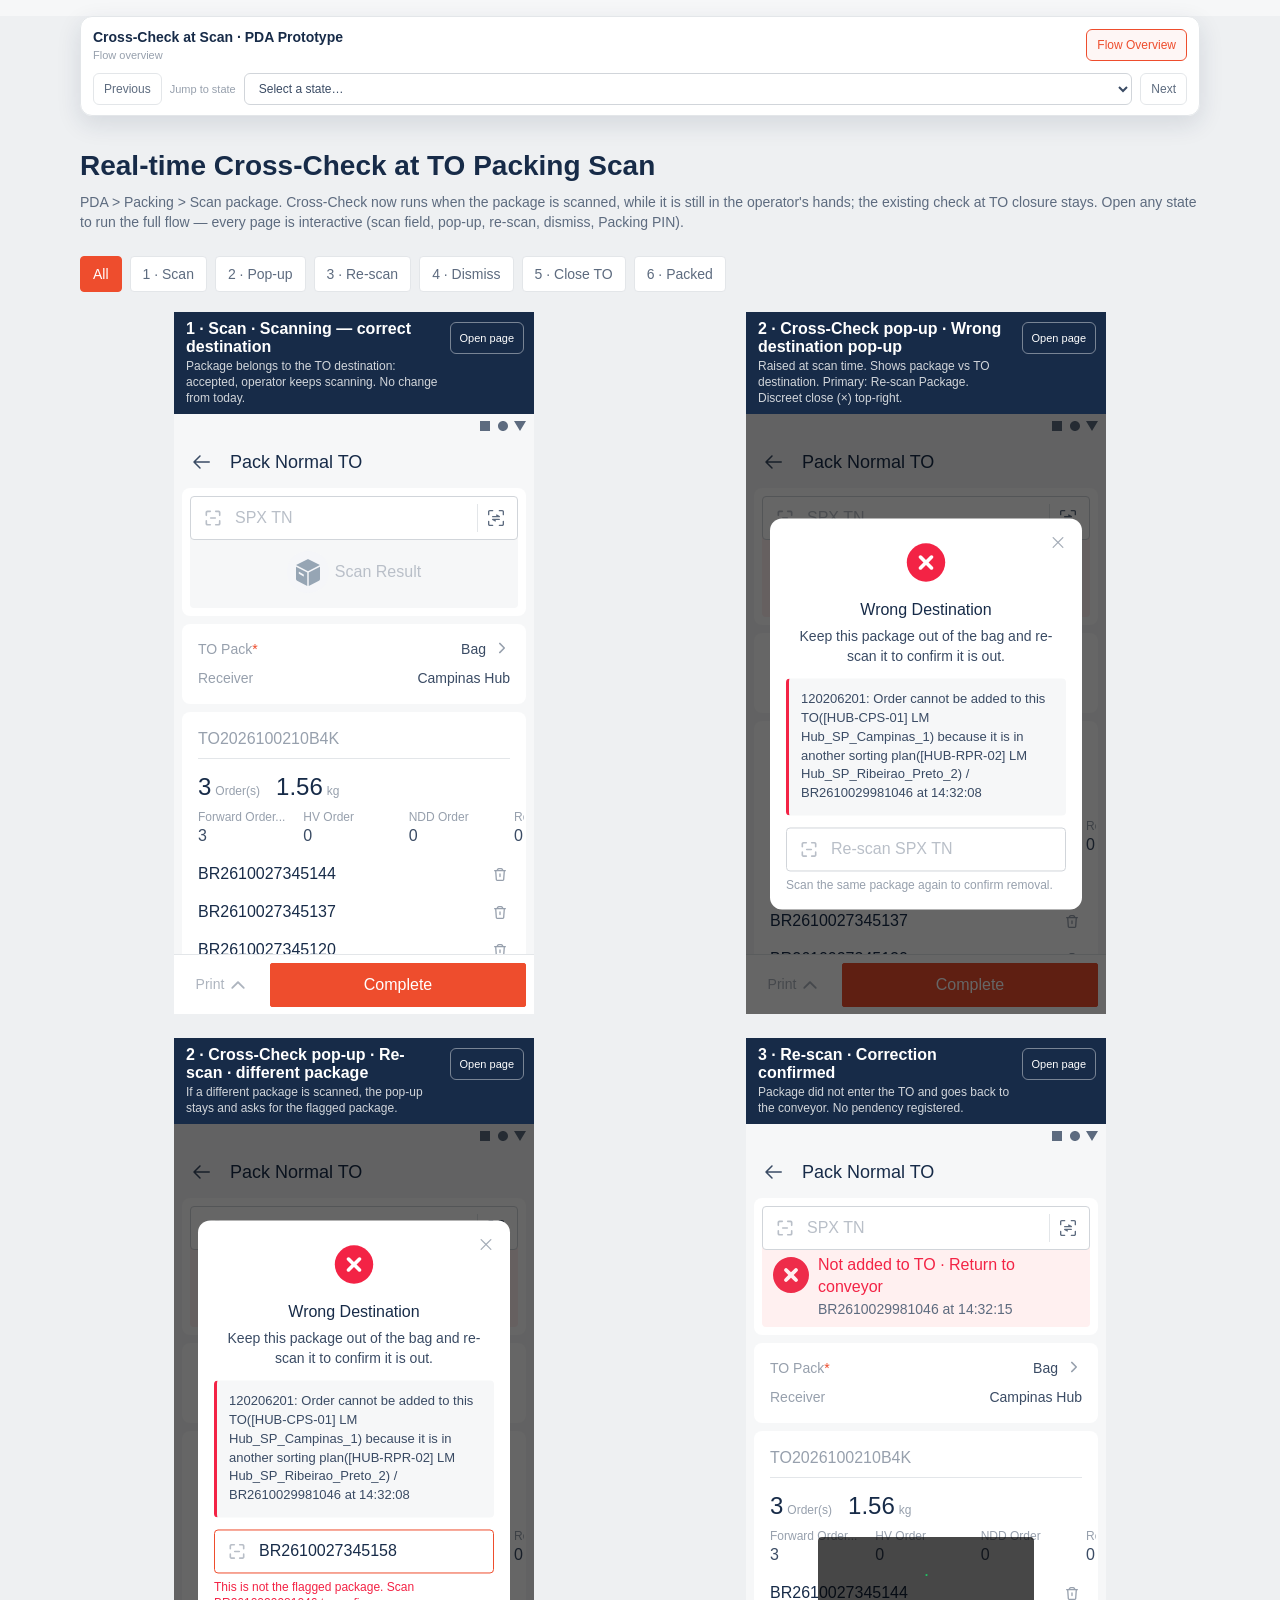
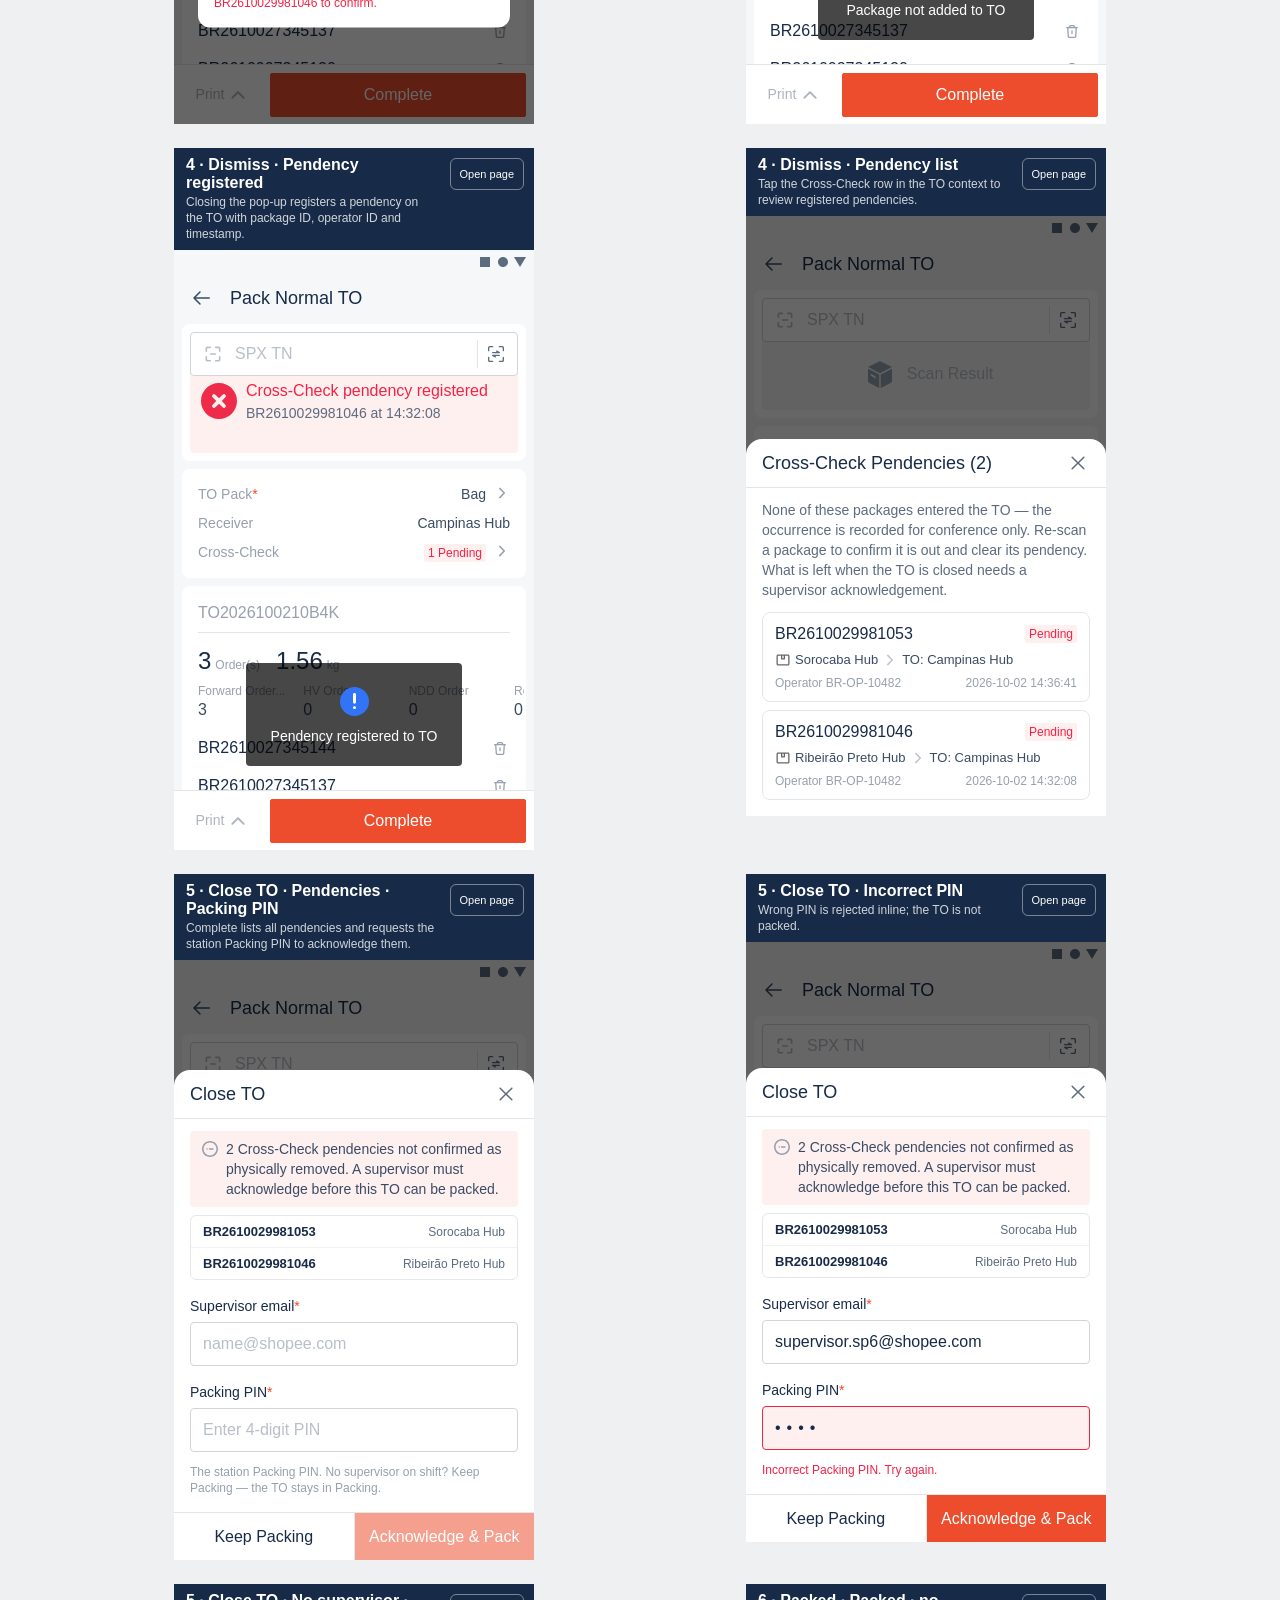
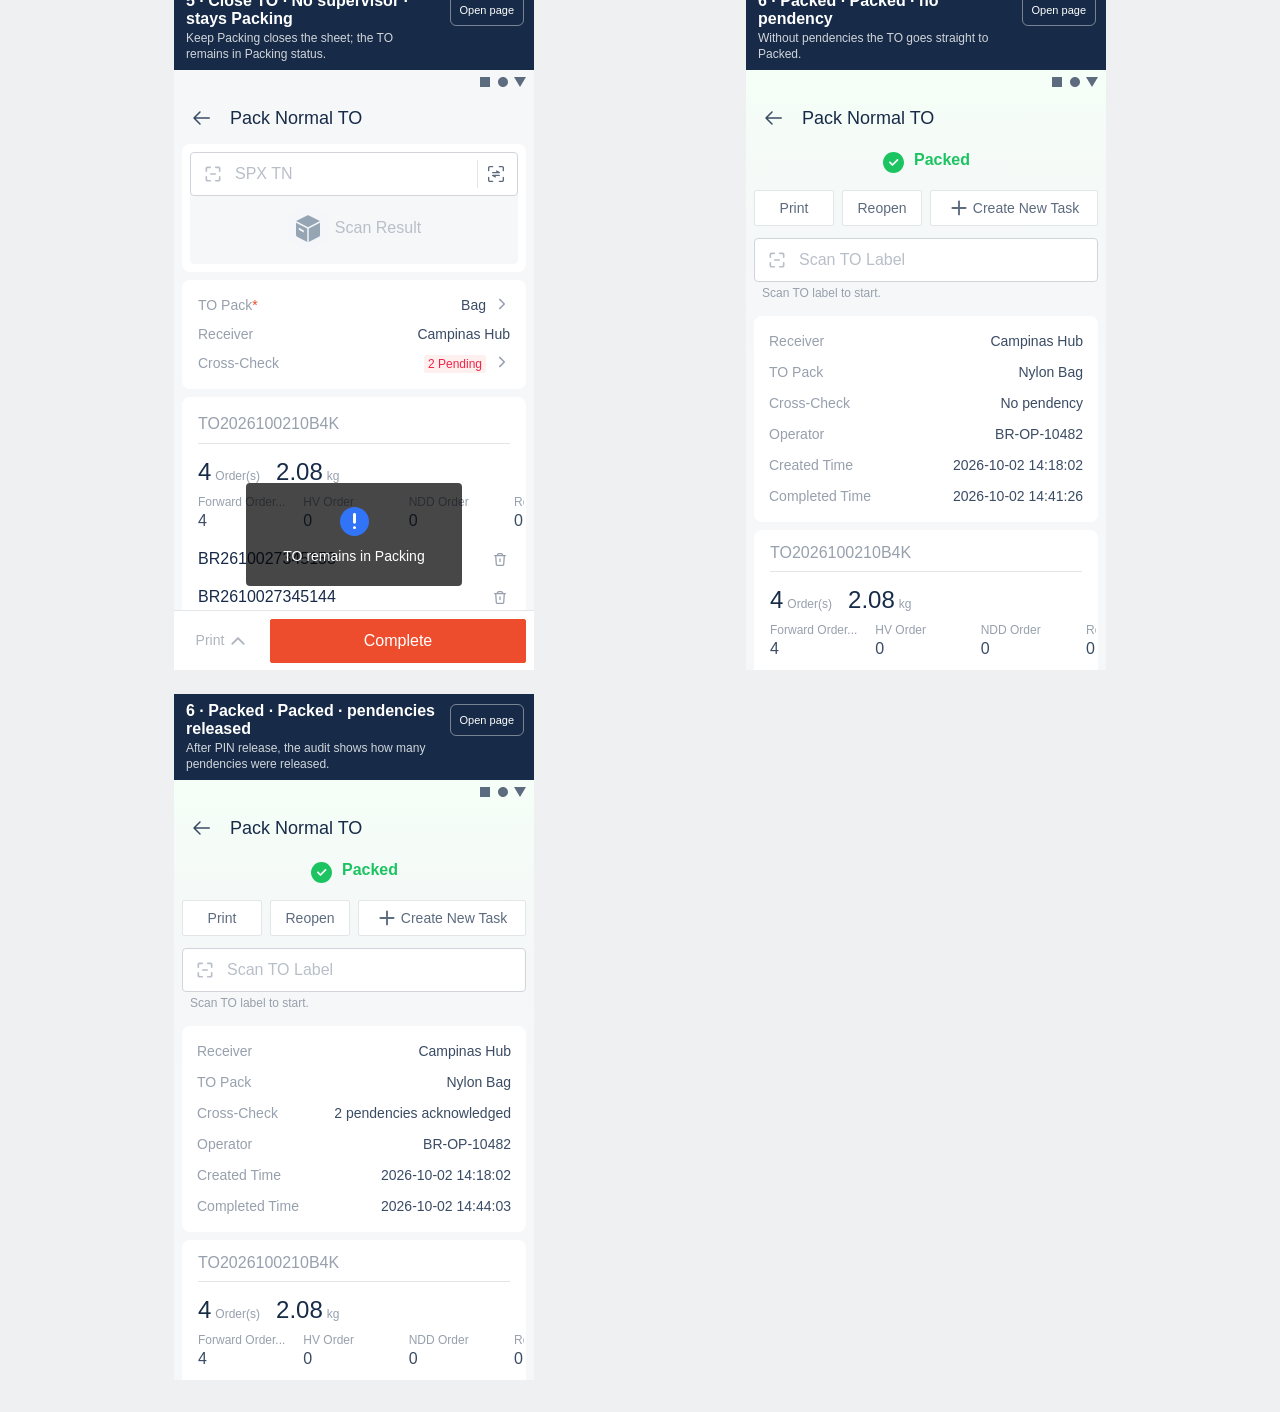
==== commit f19b2881: "Pop-up reuses the current PDA notification wording verbatim The dialog showed structured Package / P" ====
--- a/index.html
+++ b/index.html
@@ -11,7 +11,7 @@
   <main class="spx-gallery-shell">
     <header class="spx-gallery-header">
       <h1 class="spx-gallery-title">Real-time Cross-Check at TO Packing Scan</h1>
-      <p class="spx-gallery-copy">PDA &gt; Packing &gt; Scan package. Cross-Check now runs when the package is scanned, while it is still in the operator's hands; the existing check at TO closure stays. Open any state to run the full flow — every page is interactive (scan field, pop-up, re-scan, dismiss, supervisor PIN).</p>
+      <p class="spx-gallery-copy">PDA &gt; Packing &gt; Scan package. Cross-Check now runs when the package is scanned, while it is still in the operator's hands; the existing check at TO closure stays. Open any state to run the full flow — every page is interactive (scan field, pop-up, re-scan, dismiss, Packing PIN).</p>
     </header>
     <nav class="spx-gallery-filter" aria-label="Filter states">
       <button class="ssc-button is-active" data-filter="all">All</button>
@@ -48,8 +48,8 @@
         <iframe class="spx-gallery-frame" src="screens/pendency-list.html?embed=1&amp;v=20261002-1" title="Pendency list" loading="lazy"></iframe>
       </article>
       <article class="spx-gallery-card" data-flow="close">
-        <div class="spx-gallery-label"><strong>5 · Close TO · Pendencies · supervisor PIN</strong><span>Complete lists all pendencies and requests the supervisor PIN to release them.</span></div>
-        <iframe class="spx-gallery-frame" src="screens/close-to-pendencies.html?embed=1&amp;v=20261002-1" title="Pendencies · supervisor PIN" loading="lazy"></iframe>
+        <div class="spx-gallery-label"><strong>5 · Close TO · Pendencies · Packing PIN</strong><span>Complete lists all pendencies and requests the station Packing PIN to acknowledge them.</span></div>
+        <iframe class="spx-gallery-frame" src="screens/close-to-pendencies.html?embed=1&amp;v=20261002-1" title="Pendencies · Packing PIN" loading="lazy"></iframe>
       </article>
       <article class="spx-gallery-card" data-flow="close">
         <div class="spx-gallery-label"><strong>5 · Close TO · Incorrect PIN</strong><span>Wrong PIN is rejected inline; the TO is not packed.</span></div>
--- a/assets/spx-pda-preview.css
+++ b/assets/spx-pda-preview.css
@@ -4671,30 +4671,21 @@
   opacity: 1;
 }
 
-.spx-cc-compare {
+.spx-cc-notification {
   width: 100%;
   border-radius: 4px;
   padding: 12px;
   background: var(--spx-page);
-}
-
-.spx-cc-compare .ssc-list-cell {
-  align-items: center;
-}
-
-.spx-cc-compare .ssc-list-cell + .ssc-list-cell {
-  margin-top: 8px;
-}
-
-.spx-cc-compare .ssc-list-label {
-  flex-basis: 128px;
+  border-left: 3px solid var(--spx-error);
+  text-align: left;
+}
+
+.spx-cc-notification p {
+  margin: 0;
   font-size: 13px;
-}
-
-.spx-cc-compare .ssc-list-value {
-  display: flex;
-  justify-content: flex-end;
-  font-size: 14px;
+  line-height: 1.45;
+  color: var(--spx-text);
+  word-break: break-word;
 }
 
 .spx-cc-rescan {
@@ -4869,6 +4860,35 @@
 
 .spx-pda-page[data-prd-prototype="cross-check"] .spx-cc-pin-input:focus {
   border-color: var(--spx-primary);
+}
+
+.spx-pda-page[data-prd-prototype="cross-check"] .spx-cc-pin-input.is-text {
+  letter-spacing: normal;
+  text-transform: none;
+}
+
+.spx-pda-page[data-prd-prototype="cross-check"] .spx-cc-pendency-rows {
+  border: 1px solid #E5E7EB;
+  border-radius: 6px;
+  overflow: hidden;
+}
+
+.spx-pda-page[data-prd-prototype="cross-check"] .spx-cc-pendency-row {
+  display: flex;
+  align-items: baseline;
+  justify-content: space-between;
+  gap: 8px;
+  padding: 8px 12px;
+  font-size: 13px;
+}
+
+.spx-pda-page[data-prd-prototype="cross-check"] .spx-cc-pendency-row + .spx-cc-pendency-row {
+  border-top: 1px solid #F1F2F4;
+}
+
+.spx-pda-page[data-prd-prototype="cross-check"] .spx-cc-pendency-row span {
+  color: var(--spx-text-secondary, #6B7280);
+  font-size: 12px;
 }
 
 .spx-pda-page[data-prd-prototype="cross-check"] .spx-cc-pin-input.is-error {
